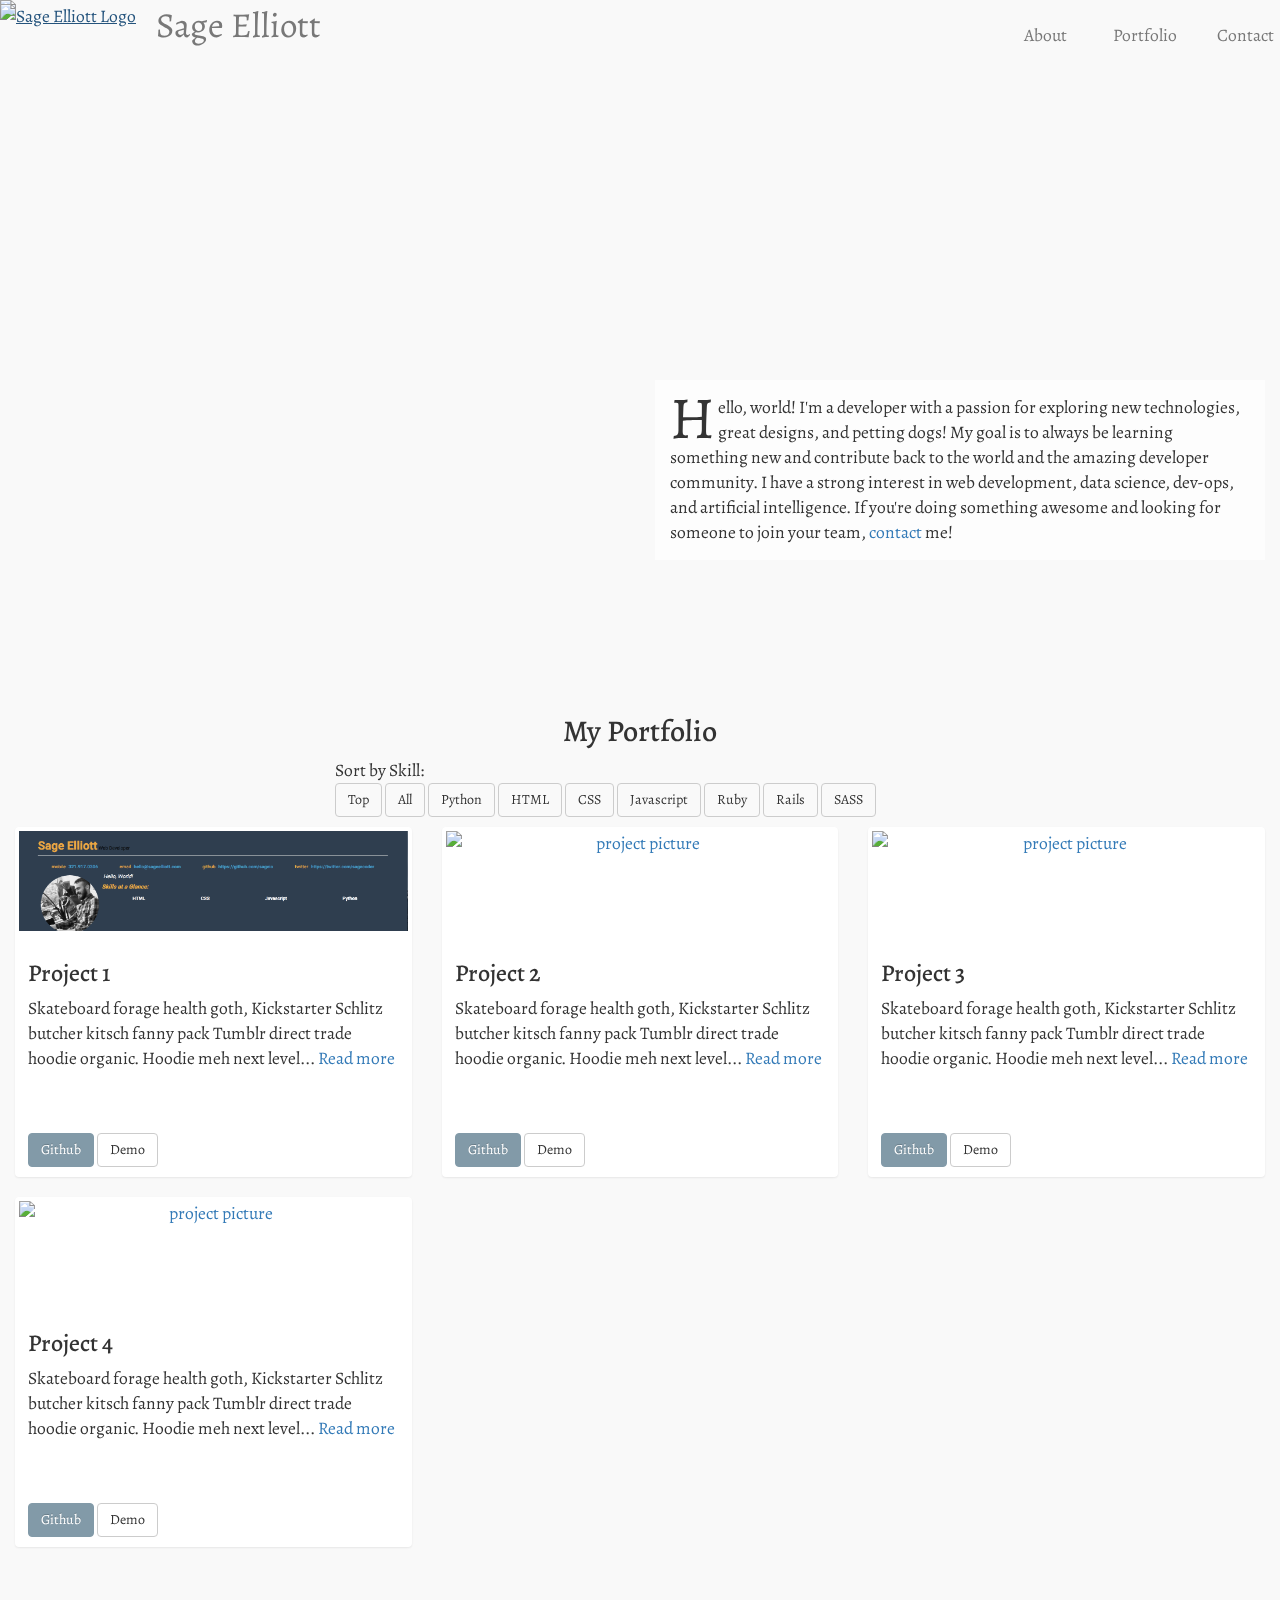
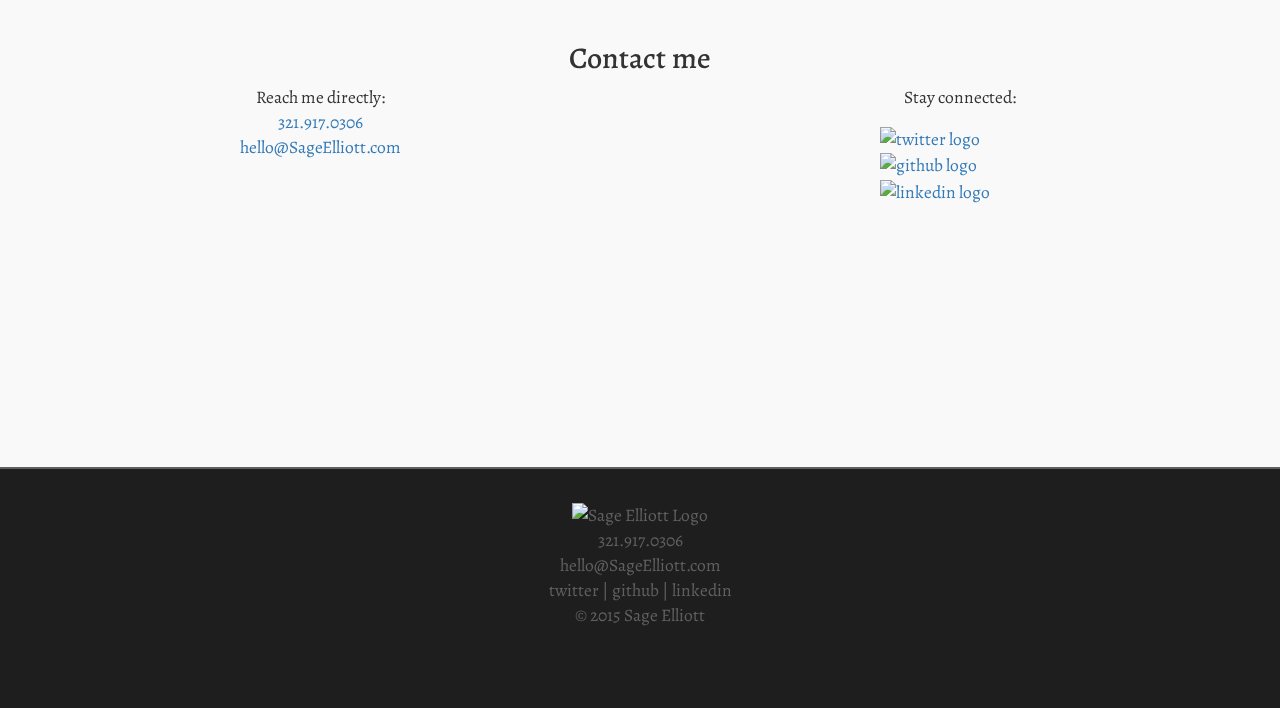
==== index.html @ 96857db7 "Refactor: Remove double container and make remaining container fluid" ====
<!DOCTYPE html>
<html>

<head>
    <meta charset="utf-8">
    <title>Sage Elliott | Developer</title>
    <meta name="viewport" content="width=device-width, initial-scale=1.0">
    <script src="https://code.jquery.com/jquery-2.1.3.min.js"></script>
    <script src="js/bootstrap.js"></script>
    <script src="js/script.js"></script>
    <link rel="stylesheet" type="text/css" href="css/normalize.css">
    <link rel="stylesheet" href="css/bootstrap.min.css">
    <link rel="stylesheet" href="css/bootstrap-theme.min.css">
    <link rel="stylesheet" href="css/style.css">
    <link rel="stylesheet" href="css/responsive.css">


    <link href='http://fonts.googleapis.com/css?family=Pathway+Gothic+One|Alegreya:400italic,700italic,400,700|Alegreya+SC' rel='stylesheet' type='text/css'>


</head>
<link rel="icon" type="image/png" href="img/logoblack.png">

<body data-spy="scroll", data-target=".navbar-collapse">
    <div class="container-fluid">

        <!-- Navigation
        ==========================================================================-->

        <nav class="navbar navbar-default navbar-fixed-top">
            <div class="container-fluid">
                <!-- Brand and toggle get grouped for better mobile display -->
                <div class="navbar-header">
                    <button type="button" class="navbar-toggle collapsed" data-toggle="collapse" data-target="#bs-example-navbar-collapse-1" aria-expanded="false">
                        Menu
                    </button>
                    <a class="logo" class="navbar-brand" href="#top"><img alt="Sage Elliott Logo" src="img/logoblack.png"> </a>

                </div>

                <!-- Collect the nav links, forms, and other content for toggling -->
                <div class="collapse navbar-collapse" id="bs-example-navbar-collapse-1">
                    <ul class="nav navbar-nav navbar-text">
                        <li>Sage Elliott</li>
                    </ul>
                    <ul class="nav navbar-nav navbar-right">
                        <li><a href="#about">About</a>
                        </li>
                        <li><a href="#portfolio">Portfolio</a>
                        </li>
                        <li><a href="#contact">Contact</a>
                        </li>
                    </ul>
                </div>
                <!-- /.navbar-collapse -->
            </div>
            <!-- /.container-fluid -->
        </nav>

        <!-- About
        ==========================================================================-->


    <img class="landing-photo" src="img/Golden.jpg">
  <!--   <p class="intro-float">
                        <span class="dropcap">H</span>ello, world! I'm a developer with a passion for exploring new technologies, great designs, and petting dogs! My goal is to always be learning something new and contribute back to the world and the amazing developer community. I have a strong interest in web development, data science, dev-ops, and artificial intelligence. If you're doing something awesome and looking for someone to join your team, <a href="#contact">contact</a> me!
                        </p> -->


        <section id="about">
            <div class="row">
                <div class="col-md-6">

                    <!-- <img class="profile-photo" src="img/sage-lg.png" srcset="img/sage-lg.png 2000w,
                                                    img/sage-md.png 500w" alt="Picture of Sage Elliott"> -->
                </div>
                <div class=" col-md-6">
                    <p class="intro">
                        <span class="dropcap">H</span>ello, world! I'm a developer with a passion for exploring new technologies, great designs, and petting dogs! My goal is to always be learning something new and contribute back to the world and the amazing developer community. I have a strong interest in web development, data science, dev-ops, and artificial intelligence. If you're doing something awesome and looking for someone to join your team, <a href="#contact">contact</a> me!
                    </p>
                </div>
            </div>
        </section>

        <!-- Portfolio
        ==========================================================================-->

        <div id="portfolio" class="row">
            <div class=" col-12">
                <h2 class="text-center">My Portfolio</h2>
            </div>
            <div class="row">
                <div class="col-md-offset-3 col-md-6">
                    <p class="skills">
                        Sort by Skill: <br>
                        <a class="skill-btn btn btn-default top-btn">Top</a>
                        <a class="skill-btn btn btn-default all-btn">All</a>
                        <a class="skill-btn btn btn-default python-btn">Python</a>
                        <a class="skill-btn btn btn-default html-btn">HTML</a>
                        <a class="skill-btn btn btn-default css-btn">CSS</a>
                        <a class="skill-btn btn btn-default js-btn">Javascript</a>
                        <a class="skill-btn btn btn-default ruby-btn">Ruby</a>
                        <a class="skill-btn btn btn-default rails-btn">Rails</a>
                        <a class="skill-btn btn btn-default sass-btn">SASS</a>
                    </p>
                </div>
            </div>
            <div class="col-sm-6 col-md-4 tag top">
                <div class="thumbnail">
                    <div class="pic-frame">
                        <a data-toggle="modal" data-target="#myModal1">
                            <img class="project-picture" src="img/fend-p2.png" alt="project picture">
                        </a>
                    </div>
                    <div class="caption">
                        <h3>Project 1</h3>
                        <p>Skateboard forage health goth, Kickstarter Schlitz butcher kitsch fanny pack Tumblr direct trade hoodie organic. Hoodie meh next level... <a data-toggle="modal" data-target="#myModal1">Read more</a>
                        </p>
                        <div class="btn-wrapper">
                            <p><a href="#" class="btn btn-primary" role="button">Github</a> <a href="#" class="btn btn-default" role="button">Demo</a>
                            </p>
                        </div>
                    </div>
                </div>
            </div>

            <div class="col-sm-6 col-md-4 tag">
                <div class="thumbnail">
                    <div class="pic-frame">
                        <a data-toggle="modal" data-target="#myModal1">
                            <img class="project-picture" src="http://www.returnofkings.com/wp-content/uploads/2015/01/learn-to-code.jpg" alt="project picture">
                        </a>
                    </div>
                    <div class="caption">
                        <h3>Project 2</h3>
                        <p>Skateboard forage health goth, Kickstarter Schlitz butcher kitsch fanny pack Tumblr direct trade hoodie organic. Hoodie meh next level... <a data-toggle="modal" data-target="#myModal2">Read more</a>
                        </p>
                        <div class="btn-wrapper">
                            <p><a href="#" class="btn btn-primary" role="button">Github</a> <a href="#" class="btn btn-default" role="button">Demo</a>
                            </p>
                        </div>
                    </div>
                </div>
            </div>

            <div class="col-sm-6 col-md-4 tag html-tag">
                <div class="thumbnail">
                    <div class="pic-frame">
                        <a data-toggle="modal" data-target="#myModal1">
                            <img class="project-picture" src="http://placehold.it/242x200" alt="project picture">
                        </a>
                    </div>
                    <div class="caption">
                        <h3>Project 3</h3>
                        <p>Skateboard forage health goth, Kickstarter Schlitz butcher kitsch fanny pack Tumblr direct trade hoodie organic. Hoodie meh next level... <a data-toggle="modal" data-target="#myModal3">Read more</a>
                        </p>
                        <div class="btn-wrapper">
                            <p><a href="#" class="btn btn-primary" role="button">Github</a> <a href="#" class="btn btn-default" role="button">Demo</a>
                            </p>
                        </div>
                    </div>
                </div>
            </div>

            <div class="col-sm-6 col-md-4 tag">
                <div class="thumbnail">
                    <div class="pic-frame">
                        <a data-toggle="modal" data-target="#myModal1">
                            <img class="project-picture" src="http://placehold.it/242x200" alt="project picture">
                        </a>
                    </div>
                    <div class="caption">
                        <h3>Project 4</h3>
                        <p>Skateboard forage health goth, Kickstarter Schlitz butcher kitsch fanny pack Tumblr direct trade hoodie organic. Hoodie meh next level... <a data-toggle="modal" data-target="#myModal4">Read more</a>
                        </p>
                        <div class="btn-wrapper">
                            <p><a href="#" class="btn btn-primary" role="button">Github</a> <a href="#" class="btn btn-default" role="button">Demo</a>
                            </p>
                        </div>
                    </div>
                </div>
            </div>
        </div>

        <!-- Contact
        ==========================================================================-->

        <section id="contact">
            <div class="row">
                <div class=" col-12">
                    <h2 class="text-center">Contact me</h2>
                </div>
                <div class="col-md-6">
                    <p class="text-center">Reach me directly:
                        <br>
                        <a href="tel:3219170306">321.917.0306</a>
                        <br>
                        <a href="mailto:hello@sageelliott.com">hello@SageElliott.com</a>
                </div>
                <div class="col-md-6">
                    <p class="text-center">Stay connected:
                        <br>
                        <div class="icons">
                            <a href="https://twitter.com/sagecoder"><img src="img/twitter.png" alt="twitter logo" class="social-icon">
                            </a>
                            <a href="https://github.com/sageio"><img src="img/github.png" alt="github logo" class="social-icon">
                            </a>
                            <a href="https://www.linkedin.com/in/sageelliott"><img src="img/linkedin.png" alt="linkedin logo" class="social-icon">
                            </a>
                    </p>
                    </div>
                </div>
        </section>

        </div>

        <!-- Footer
        ==========================================================================-->

        <section id="footer">
            <div class="row">
                <div class="col-md-12">
                    <p class="footerp">
                        <a class="logo" class="navbar-brand" href="#top"><img alt="Sage Elliott Logo" src="img/logowhite.png"> </a>
                        <br>
                        <a href="tel:3219170306">321.917.0306</a>
                        <br>
                        <a href="mailto:hello@sageelliott.com">hello@SageElliott.com</a>
                        <br>
                        <a href="https://twitter.com/sagecoder">twitter</a> |
                        <a href="https://github.com/sageio">github</a> |
                        <a href="https://www.linkedin.com/in/sageelliott">linkedin</a>
                        <br> &copy; 2015 Sage Elliott
                    </p>
                </div>
            </div>
        </section>

        <!-- Modals
        ==========================================================================-->

        <!-- Project 1 Modal -->
        <div class="modal fade" id="myModal1" tabindex="-1" role="dialog" aria-labelledby="myModalLabel">
            <div class="modal-dialog" role="document">
                <div class="modal-content">
                    <div class="modal-header">
                        <button type="button" class="close" data-dismiss="modal" aria-label="Close"><span aria-hidden="true">&times;</span>
                        </button>
                        <h4 class="modal-title" id="myModalLabel">Project 1</h4>
                    </div>
                    <div class="modal-body">
                        Butcher Intelligentsia twee, skateboard aesthetic blog cold-pressed pug 3 wolf moon cardigan YOLO before they sold out Blue Bottle. Brunch selvage forage butcher, lumbersexual High Life kitsch hashtag Pinterest kale chips before they sold out. Chambray typewriter before they sold out trust fund church-key, master cleanse cardigan fingerstache. Heirloom banh mi pug put a bird on it, readymade Neutra meditation stumptown kale chips bitters High Life. Small batch swag YOLO, quinoa hella slow-carb pop-up photo booth chambray heirloom meditation PBR&B. Shabby chic asymmetrical lomo, raw denim cardigan pug literally. Wayfarers kitsch gluten-free McSweeney's, gentrify tilde sartorial Odd Future Echo Park cliche.
                    </div>
                    <div class="modal-footer">
                        <button type="button" class="btn btn-primary">Github</button>
                        <button type="button" class="btn btn-default">Demo</button>
                    </div>
                </div>
            </div>
        </div>

        <!-- Project 2 Modal -->
        <div class="modal fade" id="myModal2" tabindex="-1" role="dialog" aria-labelledby="myModalLabel">
            <div class="modal-dialog" role="document">
                <div class="modal-content">
                    <div class="modal-header">
                        <button type="button" class="close" data-dismiss="modal" aria-label="Close"><span aria-hidden="true">&times;</span>
                        </button>
                        <h4 class="modal-title" id="myModalLabel">Project 2</h4>
                    </div>
                    <div class="modal-body">
                        Butcher Intelligentsia twee, skateboard aesthetic blog cold-pressed pug 3 wolf moon cardigan YOLO before they sold out Blue Bottle. Brunch selvage forage butcher, lumbersexual High Life kitsch hashtag Pinterest kale chips before they sold out. Chambray typewriter before they sold out trust fund church-key, master cleanse cardigan fingerstache. Heirloom banh mi pug put a bird on it, readymade Neutra meditation stumptown kale chips bitters High Life. Small batch swag YOLO, quinoa hella slow-carb pop-up photo booth chambray heirloom meditation PBR&B. Shabby chic asymmetrical lomo, raw denim cardigan pug literally. Wayfarers kitsch gluten-free McSweeney's, gentrify tilde sartorial Odd Future Echo Park cliche.
                    </div>
                    <div class="modal-footer">
                        <button type="button" class="btn btn-primary">Github</button>
                        <button type="button" class="btn btn-default">Demo</button>
                    </div>
                </div>
            </div>
        </div>

        <!-- Project 3 Modal -->
        <div class="modal fade" id="myModal3" tabindex="-1" role="dialog" aria-labelledby="myModalLabel">
            <div class="modal-dialog" role="document">
                <div class="modal-content">
                    <div class="modal-header">
                        <button type="button" class="close" data-dismiss="modal" aria-label="Close"><span aria-hidden="true">&times;</span>
                        </button>
                        <h4 class="modal-title" id="myModalLabel">Project 3</h4>
                    </div>
                    <div class="modal-body">
                        Butcher Intelligentsia twee, skateboard aesthetic blog cold-pressed pug 3 wolf moon cardigan YOLO before they sold out Blue Bottle. Brunch selvage forage butcher, lumbersexual High Life kitsch hashtag Pinterest kale chips before they sold out. Chambray typewriter before they sold out trust fund church-key, master cleanse cardigan fingerstache. Heirloom banh mi pug put a bird on it, readymade Neutra meditation stumptown kale chips bitters High Life. Small batch swag YOLO, quinoa hella slow-carb pop-up photo booth chambray heirloom meditation PBR&B. Shabby chic asymmetrical lomo, raw denim cardigan pug literally. Wayfarers kitsch gluten-free McSweeney's, gentrify tilde sartorial Odd Future Echo Park cliche.
                    </div>
                    <div class="modal-footer">
                        <button type="button" class="btn btn-primary">Github</button>
                        <button type="button" class="btn btn-default">Demo</button>
                    </div>
                </div>
            </div>
        </div>

        <!-- Project 4 Modal -->
        <div class="modal fade" id="myModal4" tabindex="-1" role="dialog" aria-labelledby="myModalLabel">
            <div class="modal-dialog" role="document">
                <div class="modal-content">
                    <div class="modal-header">
                        <button type="button" class="close" data-dismiss="modal" aria-label="Close"><span aria-hidden="true">&times;</span>
                        </button>
                        <h4 class="modal-title" id="myModalLabel">Project 4</h4>
                    </div>
                    <div class="modal-body">
                        Butcher Intelligentsia twee, skateboard aesthetic blog cold-pressed pug 3 wolf moon cardigan YOLO before they sold out Blue Bottle. Brunch selvage forage butcher, lumbersexual High Life kitsch hashtag Pinterest kale chips before they sold out. Chambray typewriter before they sold out trust fund church-key, master cleanse cardigan fingerstache. Heirloom banh mi pug put a bird on it, readymade Neutra meditation stumptown kale chips bitters High Life. Small batch swag YOLO, quinoa hella slow-carb pop-up photo booth chambray heirloom meditation PBR&B. Shabby chic asymmetrical lomo, raw denim cardigan pug literally. Wayfarers kitsch gluten-free McSweeney's, gentrify tilde sartorial Odd Future Echo Park cliche.
                    </div>
                    <div class="modal-footer">
                        <button type="button" class="btn btn-primary">Github</button>
                        <button type="button" class="btn btn-default">Demo</button>
                    </div>
                </div>
            </div>
        </div>

</body>

</html>
---- css/style.css ----
/* General styles
===========================================*/

* {
    box-shadow: none;
}
html,
body {
    overflow-x: hidden;
}

.container-fluid {
    padding: 0;
    margin: 0 auto;
    width: 100%;
}

body {
    font-family: "Alegreya", Georgia, serif;
    font-weight: normal;
    color: #333;
    font-size: 1.75em;
    background: #f9f9f9;
    margin: 0px;
}

.row {
    margin: 0;
}

#portfolio,
#contact{
    padding-top: 55px;
    background: #f9f9f9;
}



/* Navigation & Header
===========================================*/

.navbar {
    border: none;
    box-shadow: none;
    opacity: 0.99;
    background: none;
    margin: 0px 0 0px;
}

.navbar.scrolled {
    box-shadow: 0 2px 4px 0 rgba(0,0,0,0.2);
    background: #f9f9f9;
    -webkit-transition: all 0.7s ease; /* For Safari 3.1 to 6.0 */
    transition: all 0.7s;
}

.navbar-nav li a {
    padding-top: 25px;
    padding-bottom: 25px;
    min-width: 100px;
}
.navbar-text {
    display: none;
}
.logo img {
    width: 110px;
    margin-top: 4px;
}
.navbar-collapse {
    text-align: center;
}
/* About
===========================================*/


.landing-photo {
    max-width: 100%;
    position: fixed;
    z-index: -1;
}

#about {
    min-height: 500px;
    margin: 0px 0 60px;
    padding: 200px 0 0;
    margin-top: 55px;

}

.intro {
    max-width: 750px;
    margin: 0 auto 0px;
    padding: 15px;
    /*position: relative;
    top: -400px;*/
    background-color:rgba(255,255,255,0.6);}


h1 {
    text-align: center;
    font-size: 3.25em;
}

.dropcap {
    font-size: 3.4em;
    display: block;
    float: left;
    width: .8em;
    height: .7em;
    line-height: 0.8;
    margin: 0;
}
/* Portfolio
===========================================*/
.tag {
    -webkit-transition: all 0.7s ease; /* For Safari 3.1 to 6.0 */
    transition: all 0.7s;
}
.thumbnail {
    border: none;
    height: 350px;
    overflow: hidden;
}
.pic-frame{
    height: 100px;
    overflow: hidden;
    text-align: center;
}
.project-picture{
    width: 100%;
    height: auto;
    -webkit-transition: all 3s; /* For Safari 3.1 to 6.0 */
    transition: all 3s;
}

.project-picture:hover{
    -ms-transform: scale(2,3); /* IE 9 */
    -webkit-transform: scale(1.1,1.1); /* Safari */
    transform: scale(1.1,1.1); /* Standard syntax */
}

.btn-wrapper {
    position:absolute;
    bottom:0;
    margin-bottom: 20px;
}

.btn {
    background: none;
    box-shadow: none;

}
.btn-primary {
    background: #829aa8;
    border: solid 1px #829aa8;
}
#portfolio a {
    cursor: pointer;
}
/* Contact
===========================================*/

#contact {
    min-height: 500px;

}
.icons {
    margin: 0 auto 0px;
    max-width: 160px;
    padding: 5px 0 20px;
}
.icons img {
    width: 50px;
}
/* Footer
===========================================*/

#footer {
    border-top: solid 2px;
    background: #1e1e1e;
    color: #606060;
    text-align: center;
    padding: 30px 0 70px;
}
#footer a {
    color: #606060;
}
---- css/responsive.css ----
@media screen and (min-width: 660px) {
/* About
===========================================*/
#about {
    margin-top: 80px;
}

.intro {
    max-width: 650px;
    margin: 100px 0 0 0px; }



h1{
    display: none;
}

.navbar-text{
    display: inline-block;
    font-size: 2em;
    margin: 0px 0 0 20px;
}


}
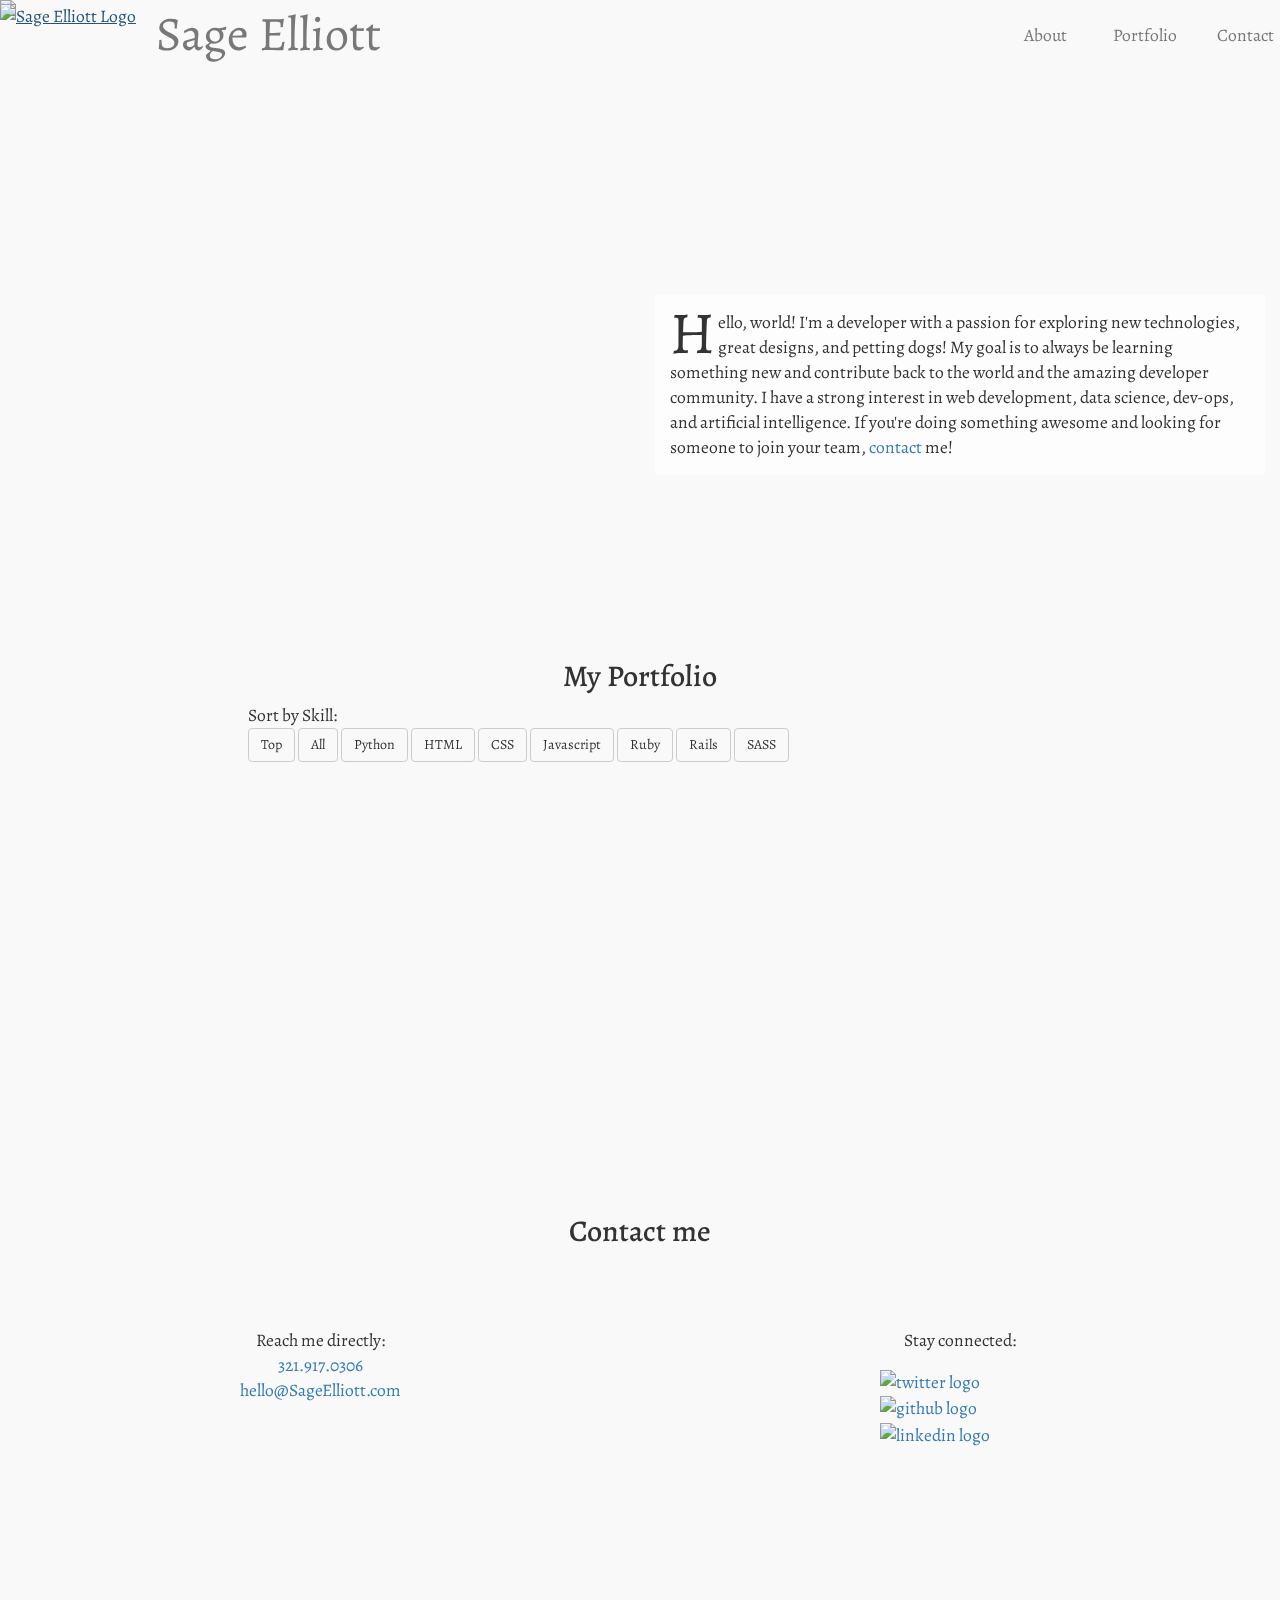
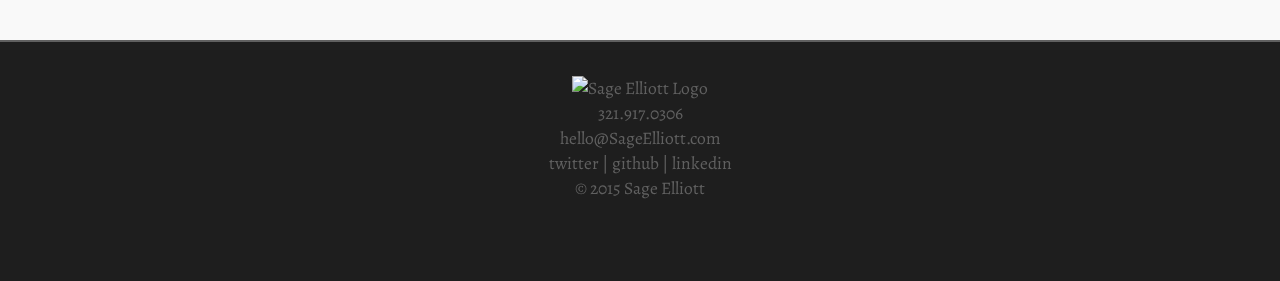
==== commit 201cb82c: "Feat: add fondation for css animation on project portfolio:" ====
--- a/index.html
+++ b/index.html
@@ -90,7 +90,7 @@
                 <h2 class="text-center">My Portfolio</h2>
             </div>
             <div class="row">
-                <div class="col-md-offset-3 col-md-6">
+                <div class="col-sm-offset-2 col-sm-8">
                     <p class="skills">
                         Sort by Skill: <br>
                         <a class="skill-btn btn btn-default top-btn">Top</a>
--- a/css/style.css
+++ b/css/style.css
@@ -32,6 +32,7 @@
 #contact{
     padding-top: 55px;
     background: #f9f9f9;
+    min-height: 500px;
 }
 
 
@@ -52,6 +53,10 @@
     background: #f9f9f9;
     -webkit-transition: all 0.7s ease; /* For Safari 3.1 to 6.0 */
     transition: all 0.7s;
+}
+
+.navbar-collapse{
+    background: #f9f9f9;
 }
 
 .navbar-nav li a {
@@ -113,9 +118,21 @@
 /* Portfolio
 ===========================================*/
 .tag {
-    -webkit-transition: all 0.7s ease; /* For Safari 3.1 to 6.0 */
-    transition: all 0.7s;
-}
+    visibility: hidden;
+    transition: all 0.5s ease-in-out;
+    -ms-transform: translate(50px,100px); /* IE 9 */
+    -webkit-transform: translate(50px,100px); /* Safari */
+    transform: translate(5000px,1000px); /* Standard syntax */
+    position: fixed;
+
+}
+
+.tag.show {
+    position: relative;
+    visibility: visible;
+    transform: translate(0px,0px); /* Standard syntax */
+}
+
 .thumbnail {
     border: none;
     height: 350px;
@@ -160,10 +177,6 @@
 /* Contact
 ===========================================*/
 
-#contact {
-    min-height: 500px;
-
-}
 .icons {
     margin: 0 auto 0px;
     max-width: 160px;
--- a/css/responsive.css
+++ b/css/responsive.css
@@ -1,25 +1,46 @@
-@media screen and (min-width: 660px) {
-/* About
-===========================================*/
-#about {
-    margin-top: 80px;
+@media screen and (min-width: 768px) {
+
+    /* Navigation
+    ===========================================*/
+
+    .navbar-collapse{
+        background: none;
+    }
+
+    .navbar-text {
+        display: inline-block;
+        font-size: 2.75em;
+        margin: 0px 0 0 20px;
+    }
+
 }
 
-.intro {
-    max-width: 650px;
-    margin: 100px 0 0 0px; }
+@media screen and (min-width: 992px) {
 
 
+    /* About
+    ===========================================*/
 
-h1{
-    display: none;
-}
+    #about {
+        margin-top: 80px;
+    }
+    .intro {
+        max-width: 650px;
+        margin: 15px 0 0 0px;
+    }
+    h1 {
+        display: none;
+    }
 
-.navbar-text{
-    display: inline-block;
-    font-size: 2em;
-    margin: 0px 0 0 20px;
-}
+    /* Portfolio
+    ===========================================*/
+    #portfolio {
+        padding: 0 30px 0;
+    }
+    /* Contact
+    ===========================================*/
 
-
+    #contact h2 {
+        margin-bottom: 80px;
+    }
 }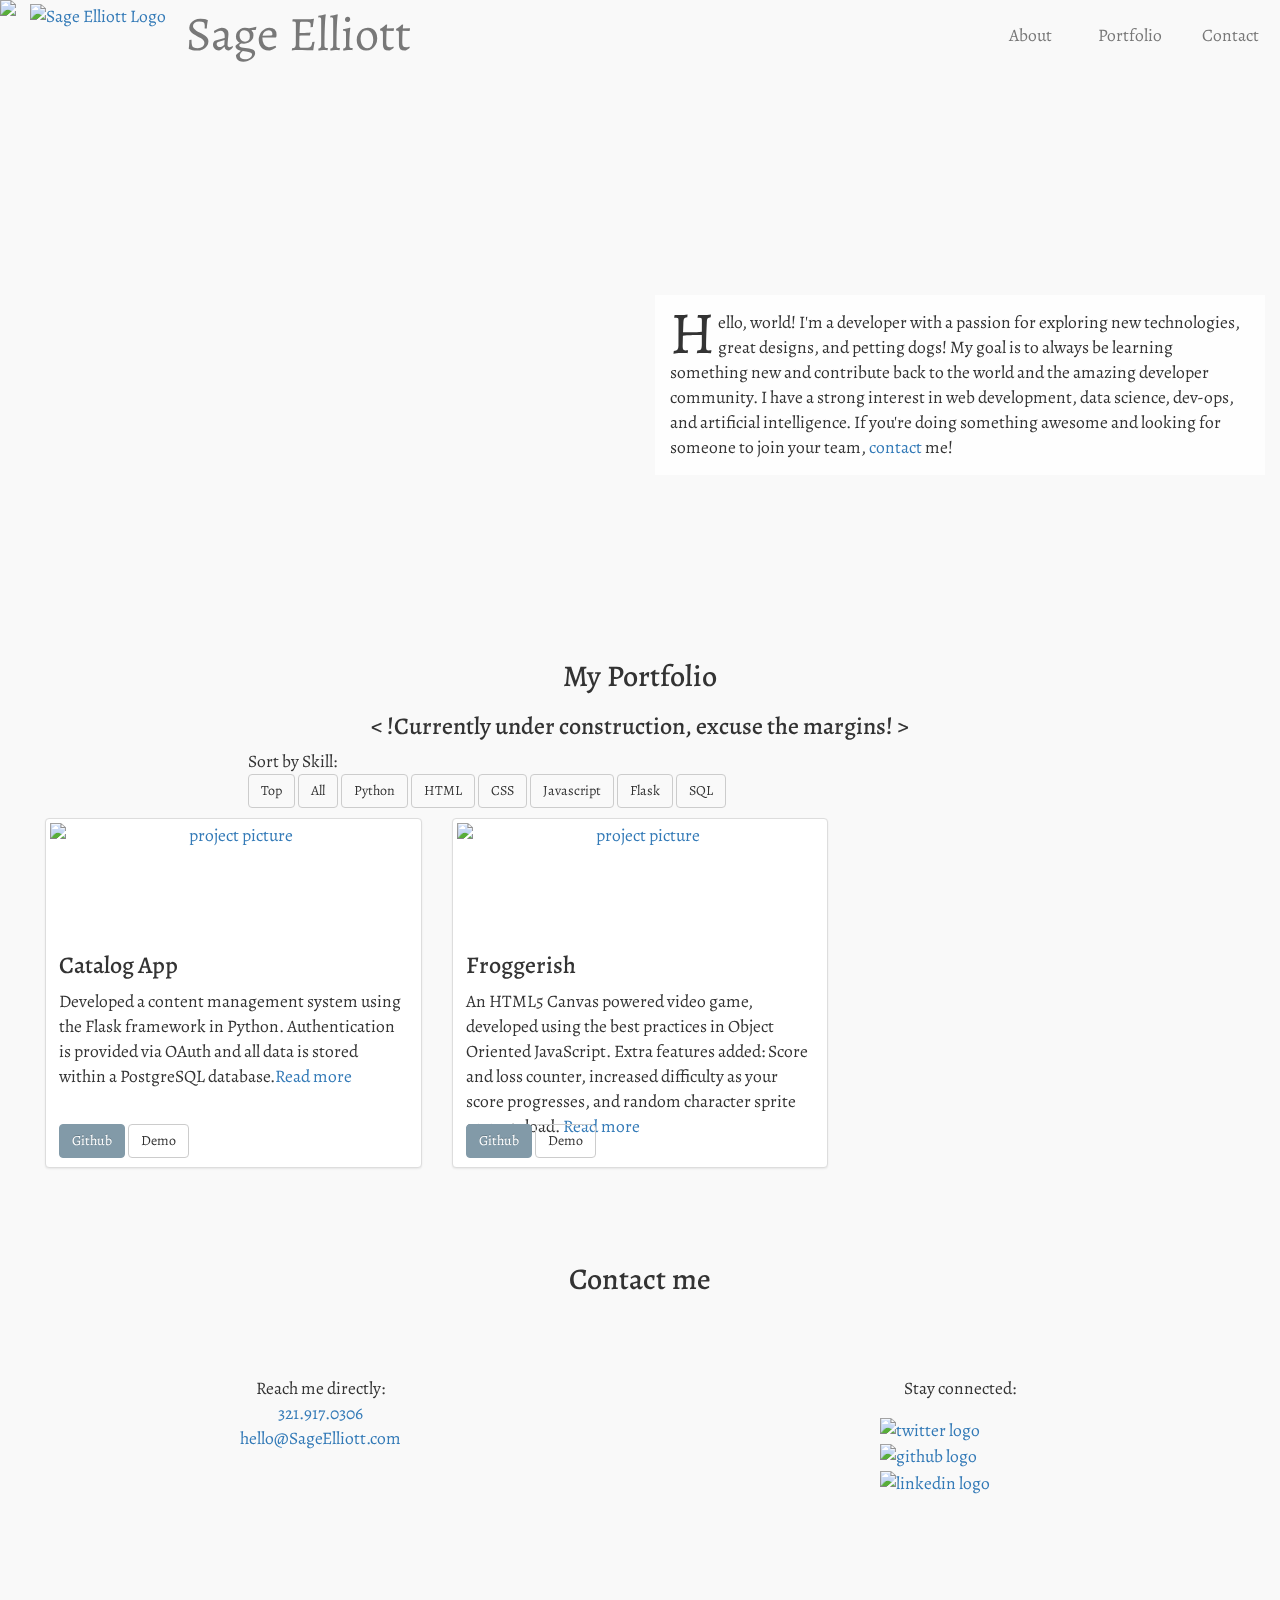
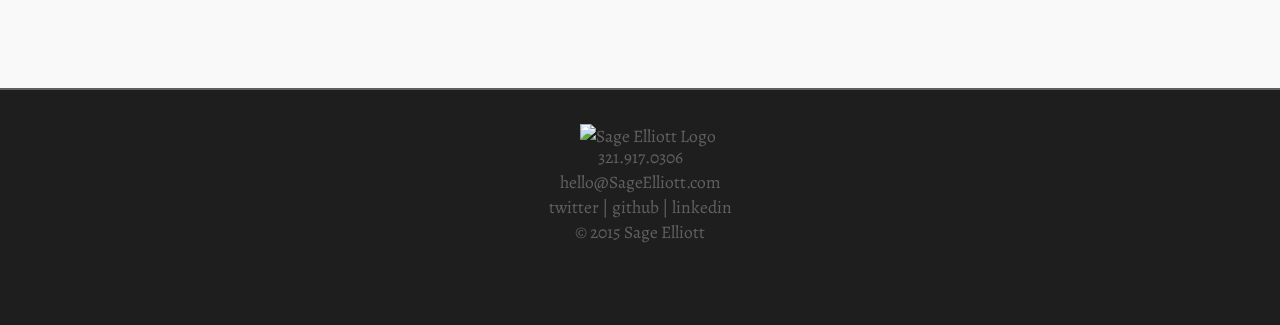
==== commit eac06f86: "Feat: change portfolio pics hover efect to scroll down photo instead of zoom. Started to add other p" ====
--- a/index.html
+++ b/index.html
@@ -61,7 +61,7 @@
         ==========================================================================-->
 
 
-    <img class="landing-photo" src="img/Golden.jpg">
+    <img class="landing-photo" src="img/Golden-min.jpg">
   <!--   <p class="intro-float">
                         <span class="dropcap">H</span>ello, world! I'm a developer with a passion for exploring new technologies, great designs, and petting dogs! My goal is to always be learning something new and contribute back to the world and the amazing developer community. I have a strong interest in web development, data science, dev-ops, and artificial intelligence. If you're doing something awesome and looking for someone to join your team, <a href="#contact">contact</a> me!
                         </p> -->
@@ -88,6 +88,7 @@
         <div id="portfolio" class="row">
             <div class=" col-12">
                 <h2 class="text-center">My Portfolio</h2>
+                <h3 class="text-center">< !Currently under construction, excuse the margins! ></h3>
             </div>
             <div class="row">
                 <div class="col-sm-offset-2 col-sm-8">
@@ -99,13 +100,72 @@
                         <a class="skill-btn btn btn-default html-btn">HTML</a>
                         <a class="skill-btn btn btn-default css-btn">CSS</a>
                         <a class="skill-btn btn btn-default js-btn">Javascript</a>
-                        <a class="skill-btn btn btn-default ruby-btn">Ruby</a>
+                        <a class="skill-btn btn btn-default flask-btn">Flask</a>
+                        <a class="skill-btn btn btn-default sql-btn">SQL</a>
+                        <!-- <a class="skill-btn btn btn-default ruby-btn">Ruby</a>
                         <a class="skill-btn btn btn-default rails-btn">Rails</a>
-                        <a class="skill-btn btn btn-default sass-btn">SASS</a>
+                        <a class="skill-btn btn btn-default sass-btn">SASS</a> -->
                     </p>
                 </div>
             </div>
-            <div class="col-sm-6 col-md-4 tag top">
+            <div class="col-sm-6 col-md-4 tag top python-tag flask-tag sql-tag">
+                <div class="thumbnail">
+                    <div class="pic-frame">
+                        <a data-toggle="modal" data-target="#myModal1">
+                            <img class="project-picture" src="img/catalog.png" alt="project picture">
+                        </a>
+                    </div>
+                    <div class="caption">
+                        <h3>Catalog App</h3>
+                        <p>Developed a content management system using the Flask framework in Python. Authentication is provided via OAuth and all data is stored within a PostgreSQL database.<a data-toggle="modal" data-target="#myModal1">Read more</a>
+                        </p>
+                        <div class="btn-wrapper">
+                            <p><a href="#" class="btn btn-primary" role="button">Github</a> <a href="#" class="btn btn-default" role="button">Demo</a>
+                            </p>
+                        </div>
+                    </div>
+                </div>
+            </div>
+
+            <div class="col-sm-6 col-md-4 tag linux-tag sql-tag">
+                <div class="thumbnail">
+                    <div class="pic-frame">
+                        <a data-toggle="modal" data-target="#myModal1">
+                            <img class="project-picture" src="img/linux.png" alt="project picture">
+                        </a>
+                    </div>
+                    <div class="caption">
+                        <h3>Linux Server Configuration</h3>
+                        <p>Installed and configured all required software to turn a baseline Ubuntu Amazon Web Services server into a fully functional web application server, including Apache Web Server and PostgreSQL database server. <a data-toggle="modal" data-target="#myModal2">Read more</a>
+                        </p>
+                        <div class="btn-wrapper">
+                            <p><a href="#" class="btn btn-primary" role="button">Github</a> <a href="#" class="btn btn-default" role="button">Demo</a>
+                            </p>
+                        </div>
+                    </div>
+                </div>
+            </div>
+
+            <div class="col-sm-6 col-md-4 tag html-tag js-tag top">
+                <div class="thumbnail">
+                    <div class="pic-frame">
+                        <a data-toggle="modal" data-target="#myModal1">
+                            <img class="project-picture" src="img/froggerish.png" alt="project picture">
+                        </a>
+                    </div>
+                    <div class="caption">
+                        <h3>Froggerish</h3>
+                        <p>An HTML5 Canvas powered video game, developed using the best practices in Object Oriented JavaScript. Extra features added: Score and loss counter, increased difficulty as your score progresses, and random character sprite on page load. <a data-toggle="modal" data-target="#myModal3">Read more</a>
+                        </p>
+                        <div class="btn-wrapper">
+                            <p><a href="#" class="btn btn-primary" role="button">Github</a> <a href="#" class="btn btn-default" role="button">Demo</a>
+                            </p>
+                        </div>
+                    </div>
+                </div>
+            </div>
+
+            <div class="col-sm-6 col-md-4 tag js-tag css-tag html-tag">
                 <div class="thumbnail">
                     <div class="pic-frame">
                         <a data-toggle="modal" data-target="#myModal1">
@@ -113,73 +173,114 @@
                         </a>
                     </div>
                     <div class="caption">
-                        <h3>Project 1</h3>
-                        <p>Skateboard forage health goth, Kickstarter Schlitz butcher kitsch fanny pack Tumblr direct trade hoodie organic. Hoodie meh next level... <a data-toggle="modal" data-target="#myModal1">Read more</a>
-                        </p>
-                        <div class="btn-wrapper">
-                            <p><a href="#" class="btn btn-primary" role="button">Github</a> <a href="#" class="btn btn-default" role="button">Demo</a>
-                            </p>
-                        </div>
-                    </div>
-                </div>
-            </div>
-
-            <div class="col-sm-6 col-md-4 tag">
-                <div class="thumbnail">
-                    <div class="pic-frame">
-                        <a data-toggle="modal" data-target="#myModal1">
-                            <img class="project-picture" src="http://www.returnofkings.com/wp-content/uploads/2015/01/learn-to-code.jpg" alt="project picture">
-                        </a>
-                    </div>
-                    <div class="caption">
-                        <h3>Project 2</h3>
-                        <p>Skateboard forage health goth, Kickstarter Schlitz butcher kitsch fanny pack Tumblr direct trade hoodie organic. Hoodie meh next level... <a data-toggle="modal" data-target="#myModal2">Read more</a>
-                        </p>
-                        <div class="btn-wrapper">
-                            <p><a href="#" class="btn btn-primary" role="button">Github</a> <a href="#" class="btn btn-default" role="button">Demo</a>
-                            </p>
-                        </div>
-                    </div>
-                </div>
-            </div>
-
-            <div class="col-sm-6 col-md-4 tag html-tag">
-                <div class="thumbnail">
-                    <div class="pic-frame">
-                        <a data-toggle="modal" data-target="#myModal1">
-                            <img class="project-picture" src="http://placehold.it/242x200" alt="project picture">
-                        </a>
-                    </div>
-                    <div class="caption">
-                        <h3>Project 3</h3>
-                        <p>Skateboard forage health goth, Kickstarter Schlitz butcher kitsch fanny pack Tumblr direct trade hoodie organic. Hoodie meh next level... <a data-toggle="modal" data-target="#myModal3">Read more</a>
-                        </p>
-                        <div class="btn-wrapper">
-                            <p><a href="#" class="btn btn-primary" role="button">Github</a> <a href="#" class="btn btn-default" role="button">Demo</a>
-                            </p>
-                        </div>
-                    </div>
-                </div>
-            </div>
-
-            <div class="col-sm-6 col-md-4 tag">
-                <div class="thumbnail">
-                    <div class="pic-frame">
-                        <a data-toggle="modal" data-target="#myModal1">
-                            <img class="project-picture" src="http://placehold.it/242x200" alt="project picture">
-                        </a>
-                    </div>
-                    <div class="caption">
-                        <h3>Project 4</h3>
-                        <p>Skateboard forage health goth, Kickstarter Schlitz butcher kitsch fanny pack Tumblr direct trade hoodie organic. Hoodie meh next level... <a data-toggle="modal" data-target="#myModal4">Read more</a>
-                        </p>
-                        <div class="btn-wrapper">
-                            <p><a href="#" class="btn btn-primary" role="button">Github</a> <a href="#" class="btn btn-default" role="button">Demo</a>
-                            </p>
-                        </div>
-                    </div>
-                </div>
-            </div>
+                        <h3>Interactive Resume</h3>
+                        <p>Using jQuery, developed an interactive resume application that reads all data from a JSON file and then dynamically modifies the DOM to display the information. Further customized the project by personalizing the design using CSS. <a data-toggle="modal" data-target="#myModal4">Read more</a>
+                        </p>
+                        <div class="btn-wrapper">
+                            <p><a href="#" class="btn btn-primary" role="button">Github</a> <a href="#" class="btn btn-default" role="button">Demo</a>
+                            </p>
+                        </div>
+                    </div>
+                </div>
+            </div>
+
+            <div class="col-sm-6 col-md-4 tag html-tag python-tag css-tag">
+                <div class="thumbnail">
+                    <div class="pic-frame">
+                        <a data-toggle="modal" data-target="#myModal1">
+                            <img class="project-picture" src="img/movie-trailers.png" alt="project picture">
+                        </a>
+                    </div>
+                    <div class="caption">
+                        <h3>Movie Trailer Website</h3>
+                        <p>Server-side code written in Python to store a list of my favorite movies, including box art imagery and a movie trailer URL. This data is then served to a web page using HTML and CSS allowing visitors to review these movies and watch the trailers. <a data-toggle="modal" data-target="#myModal4">Read more</a>
+                        </p>
+                        <div class="btn-wrapper">
+                            <p><a href="#" class="btn btn-primary" role="button">Github</a> <a href="#" class="btn btn-default" role="button">Demo</a>
+                            </p>
+                        </div>
+                    </div>
+                </div>
+            </div>
+
+            <div class="col-sm-6 col-md-4 tag python-tag app-tag">
+                <div class="thumbnail">
+                    <div class="pic-frame">
+                        <a data-toggle="modal" data-target="#myModal1">
+                            <img class="project-picture" src="img/concentral.jpg" alt="project picture">
+                        </a>
+                    </div>
+                    <div class="caption">
+                        <h3>Conference Central</h3>
+                        <p>Server-side code written in Python to store a list of my favorite movies, including box art imagery and a movie trailer URL. This data is then served to a web page using HTML and CSS allowing visitors to review these movies and watch the trailers. <a data-toggle="modal" data-target="#myModal4">Read more</a>
+                        </p>
+                        <div class="btn-wrapper">
+                            <p><a href="#" class="btn btn-primary" role="button">Github</a> <a href="#" class="btn btn-default" role="button">Demo</a>
+                            </p>
+                        </div>
+                    </div>
+                </div>
+            </div>
+
+            <div class="col-sm-6 col-md-4 tag js-tag">
+                <div class="thumbnail">
+                    <div class="pic-frame">
+                        <a data-toggle="modal" data-target="#myModal1">
+                            <img class="project-picture" src="img/movie-trailers.png" alt="project picture">
+                        </a>
+                    </div>
+                    <div class="caption">
+                        <h3>Jasmine Test Suites</h3>
+                        <p>Server-side code written in Python to store a list of my favorite movies, including box art imagery and a movie trailer URL. This data is then served to a web page using HTML and CSS allowing visitors to review these movies and watch the trailers. <a data-toggle="modal" data-target="#myModal4">Read more</a>
+                        </p>
+                        <div class="btn-wrapper">
+                            <p><a href="#" class="btn btn-primary" role="button">Github</a> <a href="#" class="btn btn-default" role="button">Demo</a>
+                            </p>
+                        </div>
+                    </div>
+                </div>
+            </div>
+
+            <div class="col-sm-6 col-md-4 tag js-tag css-tag html-tag">
+                <div class="thumbnail">
+                    <div class="pic-frame">
+                        <a data-toggle="modal" data-target="#myModal1">
+                            <img class="project-picture" src="img/movie-trailers.png" alt="project picture">
+                        </a>
+                    </div>
+                    <div class="caption">
+                        <h3>Web Optimization</h3>
+                        <p>Server-side code written in Python to store a list of my favorite movies, including box art imagery and a movie trailer URL. This data is then served to a web page using HTML and CSS allowing visitors to review these movies and watch the trailers. <a data-toggle="modal" data-target="#myModal4">Read more</a>
+                        </p>
+                        <div class="btn-wrapper">
+                            <p><a href="#" class="btn btn-primary" role="button">Github</a> <a href="#" class="btn btn-default" role="button">Demo</a>
+                            </p>
+                        </div>
+                    </div>
+                </div>
+            </div>
+
+            <div class="col-sm-6 col-md-4 tag sql-tag python-tag">
+                <div class="thumbnail">
+                    <div class="pic-frame">
+                        <a data-toggle="modal" data-target="#myModal1">
+                            <img class="project-picture" src="img/movie-trailers.png" alt="project picture">
+                        </a>
+                    </div>
+                    <div class="caption">
+                        <h3>Tournament Results</h3>
+                        <p>Server-side code written in Python to store a list of my favorite movies, including box art imagery and a movie trailer URL. This data is then served to a web page using HTML and CSS allowing visitors to review these movies and watch the trailers. <a data-toggle="modal" data-target="#myModal4">Read more</a>
+                        </p>
+                        <div class="btn-wrapper">
+                            <p><a href="#" class="btn btn-primary" role="button">Github</a> <a href="#" class="btn btn-default" role="button">Demo</a>
+                            </p>
+                        </div>
+                    </div>
+                </div>
+            </div>
+
+
+        <!-- end portfolio row div -->
         </div>
 
         <!-- Contact
--- a/css/style.css
+++ b/css/style.css
@@ -45,7 +45,7 @@
     box-shadow: none;
     opacity: 0.99;
     background: none;
-    margin: 0px 0 0px;
+    padding: 0px 15px 0px;
 }
 
 .navbar.scrolled {
@@ -69,7 +69,7 @@
 }
 .logo img {
     width: 110px;
-    margin-top: 4px;
+    margin: 0px 0px -5px 15px;
 }
 .navbar-collapse {
     text-align: center;
@@ -98,7 +98,7 @@
     padding: 15px;
     /*position: relative;
     top: -400px;*/
-    background-color:rgba(255,255,255,0.6);}
+    background-color:rgba(255,255,255,0.8);}
 
 
 h1 {
@@ -122,19 +122,19 @@
     transition: all 0.5s ease-in-out;
     -ms-transform: translate(50px,100px); /* IE 9 */
     -webkit-transform: translate(50px,100px); /* Safari */
-    transform: translate(5000px,1000px); /* Standard syntax */
+    transform: translate(0px,500px); /* Standard syntax */
     position: fixed;
-
 }
 
 .tag.show {
-    position: relative;
+   position: relative;
+    left: 0px;
     visibility: visible;
     transform: translate(0px,0px); /* Standard syntax */
 }
 
 .thumbnail {
-    border: none;
+
     height: 350px;
     overflow: hidden;
 }
@@ -151,9 +151,9 @@
 }
 
 .project-picture:hover{
-    -ms-transform: scale(2,3); /* IE 9 */
-    -webkit-transform: scale(1.1,1.1); /* Safari */
-    transform: scale(1.1,1.1); /* Standard syntax */
+    -ms-transform: translate(0px,-100px); /* IE 9 */
+    -webkit-transform: translate(0px,-100px); /* Safari */
+    transform: translate(0px,-100px); /* Standard syntax */
 }
 
 .btn-wrapper {
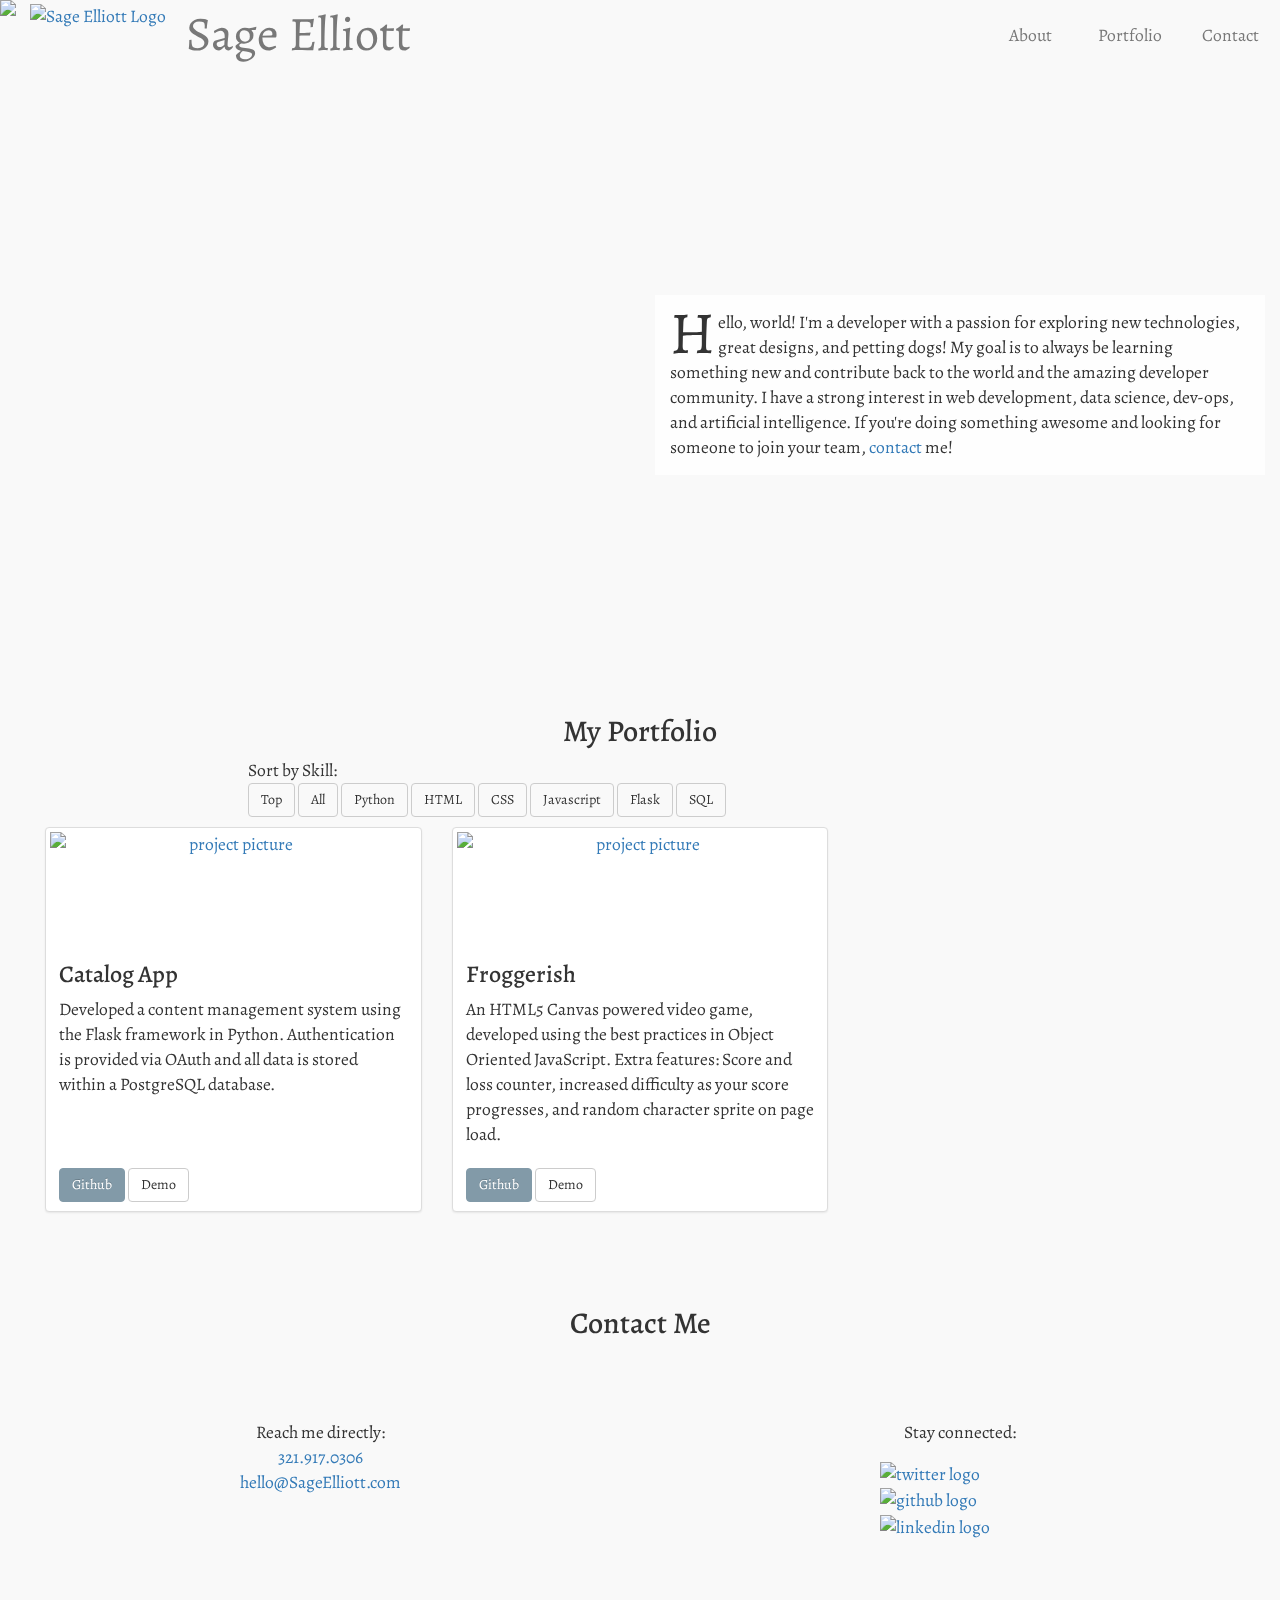
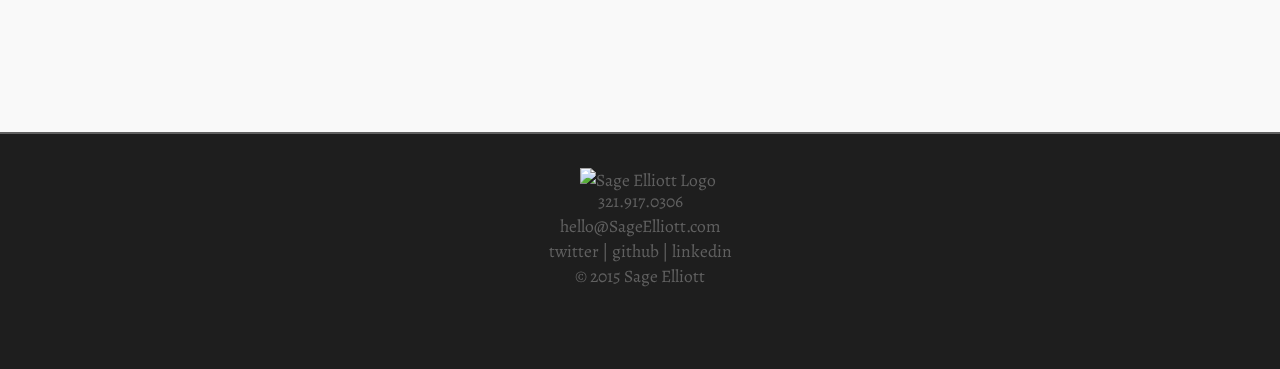
==== commit 2ad5a1dc: "Feat: Add correct images of projects to projects in portfolio" ====
--- a/index.html
+++ b/index.html
@@ -88,7 +88,6 @@
         <div id="portfolio" class="row">
             <div class=" col-12">
                 <h2 class="text-center">My Portfolio</h2>
-                <h3 class="text-center">< !Currently under construction, excuse the margins! ></h3>
             </div>
             <div class="row">
                 <div class="col-sm-offset-2 col-sm-8">
@@ -104,175 +103,195 @@
                         <a class="skill-btn btn btn-default sql-btn">SQL</a>
                         <!-- <a class="skill-btn btn btn-default ruby-btn">Ruby</a>
                         <a class="skill-btn btn btn-default rails-btn">Rails</a>
-                        <a class="skill-btn btn btn-default sass-btn">SASS</a> -->
+                        <a class="skill-btn btn btn-default sass-btn">SASS</a>
+                        <a class="skill-btn btn btn-default linux-btn">Linux</a> -->
+
                     </p>
                 </div>
             </div>
-            <div class="col-sm-6 col-md-4 tag top python-tag flask-tag sql-tag">
-                <div class="thumbnail">
-                    <div class="pic-frame">
-                        <a data-toggle="modal" data-target="#myModal1">
+            <div class="col-sm-6 col-lg-4 tag top python-tag flask-tag sql-tag">
+                <div class="thumbnail">
+                    <div class="pic-frame">
+                        <a href="https://github.com/sageio/devpost">
                             <img class="project-picture" src="img/catalog.png" alt="project picture">
                         </a>
                     </div>
                     <div class="caption">
                         <h3>Catalog App</h3>
-                        <p>Developed a content management system using the Flask framework in Python. Authentication is provided via OAuth and all data is stored within a PostgreSQL database.<a data-toggle="modal" data-target="#myModal1">Read more</a>
-                        </p>
-                        <div class="btn-wrapper">
-                            <p><a href="#" class="btn btn-primary" role="button">Github</a> <a href="#" class="btn btn-default" role="button">Demo</a>
-                            </p>
-                        </div>
-                    </div>
-                </div>
-            </div>
-
-            <div class="col-sm-6 col-md-4 tag linux-tag sql-tag">
-                <div class="thumbnail">
-                    <div class="pic-frame">
-                        <a data-toggle="modal" data-target="#myModal1">
+                        <p>Developed a content management system using the Flask framework in Python. Authentication is provided via OAuth and all data is stored within a PostgreSQL database.
+                        </p>
+                        <div class="btn-wrapper">
+                            <p>
+                                <a href="https://github.com/sageio/devpost" class="btn btn-primary" role="button">Github</a>
+                                <a href="http://ec2-52-27-192-5.us-west-2.compute.amazonaws.com/" class="btn btn-default" role="button">Demo</a>
+                            </p>
+                        </div>
+                    </div>
+                </div>
+            </div>
+
+            <div class="col-sm-6 col-lg-4 tag linux-tag sql-tag">
+                <div class="thumbnail">
+                    <div class="pic-frame">
+                        <a href="https://github.com/sageio/linux-server">
                             <img class="project-picture" src="img/linux.png" alt="project picture">
                         </a>
                     </div>
                     <div class="caption">
-                        <h3>Linux Server Configuration</h3>
-                        <p>Installed and configured all required software to turn a baseline Ubuntu Amazon Web Services server into a fully functional web application server, including Apache Web Server and PostgreSQL database server. <a data-toggle="modal" data-target="#myModal2">Read more</a>
-                        </p>
-                        <div class="btn-wrapper">
-                            <p><a href="#" class="btn btn-primary" role="button">Github</a> <a href="#" class="btn btn-default" role="button">Demo</a>
-                            </p>
-                        </div>
-                    </div>
-                </div>
-            </div>
-
-            <div class="col-sm-6 col-md-4 tag html-tag js-tag top">
-                <div class="thumbnail">
-                    <div class="pic-frame">
-                        <a data-toggle="modal" data-target="#myModal1">
+                        <h3>Linux & Apache Configuration</h3>
+                        <p>Installed and configured all required software to turn a baseline Ubuntu Amazon Web Services server into a fully functional web application server, including Apache Web Server and PostgreSQL database server.
+                        </p>
+                        <div class="btn-wrapper">
+                            <p>
+                                <a href="https://github.com/sageio/linux-server" class="btn btn-primary" role="button">Github</a>
+                                <a href="http://ec2-52-27-192-5.us-west-2.compute.amazonaws.com/" class="btn btn-default" role="button">Demo</a>
+                            </p>
+                        </div>
+                    </div>
+                </div>
+            </div>
+
+            <div class="col-sm-6 col-lg-4 tag html-tag js-tag top">
+                <div class="thumbnail">
+                    <div class="pic-frame">
+                        <a href="https://github.com/sageio/froggerish">
                             <img class="project-picture" src="img/froggerish.png" alt="project picture">
                         </a>
                     </div>
                     <div class="caption">
                         <h3>Froggerish</h3>
-                        <p>An HTML5 Canvas powered video game, developed using the best practices in Object Oriented JavaScript. Extra features added: Score and loss counter, increased difficulty as your score progresses, and random character sprite on page load. <a data-toggle="modal" data-target="#myModal3">Read more</a>
-                        </p>
-                        <div class="btn-wrapper">
-                            <p><a href="#" class="btn btn-primary" role="button">Github</a> <a href="#" class="btn btn-default" role="button">Demo</a>
-                            </p>
-                        </div>
-                    </div>
-                </div>
-            </div>
-
-            <div class="col-sm-6 col-md-4 tag js-tag css-tag html-tag">
-                <div class="thumbnail">
-                    <div class="pic-frame">
-                        <a data-toggle="modal" data-target="#myModal1">
+                        <p>An HTML5 Canvas powered video game, developed using the best practices in Object Oriented JavaScript. Extra features: Score and loss counter, increased difficulty as your score progresses, and random character sprite on page load.
+                        </p>
+                        <div class="btn-wrapper">
+                            <p>
+                            <a href="https://github.com/sageio/froggerish" class="btn btn-primary" role="button">Github</a>
+                            <a href="http://sageio.github.io/froggerish/" class="btn btn-default" role="button">Demo</a>
+                            </p>
+                        </div>
+                    </div>
+                </div>
+            </div>
+
+            <div class="col-sm-6 col-lg-4 tag js-tag css-tag html-tag">
+                <div class="thumbnail">
+                    <div class="pic-frame">
+                        <a href="https://github.com/sageio/resume-project">
                             <img class="project-picture" src="img/fend-p2.png" alt="project picture">
                         </a>
                     </div>
                     <div class="caption">
                         <h3>Interactive Resume</h3>
-                        <p>Using jQuery, developed an interactive resume application that reads all data from a JSON file and then dynamically modifies the DOM to display the information. Further customized the project by personalizing the design using CSS. <a data-toggle="modal" data-target="#myModal4">Read more</a>
-                        </p>
-                        <div class="btn-wrapper">
-                            <p><a href="#" class="btn btn-primary" role="button">Github</a> <a href="#" class="btn btn-default" role="button">Demo</a>
-                            </p>
-                        </div>
-                    </div>
-                </div>
-            </div>
-
-            <div class="col-sm-6 col-md-4 tag html-tag python-tag css-tag">
-                <div class="thumbnail">
-                    <div class="pic-frame">
-                        <a data-toggle="modal" data-target="#myModal1">
+                        <p>Using jQuery, developed an interactive resume application that reads all data from a JSON file and then dynamically modifies the DOM to display the information. Further customized the project by personalizing the design using CSS.
+                        </p>
+                        <div class="btn-wrapper">
+                            <p>
+                                <a href="https://github.com/sageio/resume-project" class="btn btn-primary" role="button">Github</a>
+                                <a href="http://sageio.github.io/resume-project/" class="btn btn-default" role="button">Demo</a>
+                            </p>
+                        </div>
+                    </div>
+                </div>
+            </div>
+
+            <div class="col-sm-6 col-lg-4 tag html-tag python-tag css-tag">
+                <div class="thumbnail">
+                    <div class="pic-frame">
+                        <a href="https://github.com/sageio/movie_trailers">
                             <img class="project-picture" src="img/movie-trailers.png" alt="project picture">
                         </a>
                     </div>
                     <div class="caption">
                         <h3>Movie Trailer Website</h3>
-                        <p>Server-side code written in Python to store a list of my favorite movies, including box art imagery and a movie trailer URL. This data is then served to a web page using HTML and CSS allowing visitors to review these movies and watch the trailers. <a data-toggle="modal" data-target="#myModal4">Read more</a>
-                        </p>
-                        <div class="btn-wrapper">
-                            <p><a href="#" class="btn btn-primary" role="button">Github</a> <a href="#" class="btn btn-default" role="button">Demo</a>
-                            </p>
-                        </div>
-                    </div>
-                </div>
-            </div>
-
-            <div class="col-sm-6 col-md-4 tag python-tag app-tag">
-                <div class="thumbnail">
-                    <div class="pic-frame">
-                        <a data-toggle="modal" data-target="#myModal1">
+                        <p>Server-side code written in Python to store a list of my favorite movies, including box art imagery and a movie trailer URL. This data is then served to a web page using HTML and CSS allowing visitors to review these movies and watch the trailers.
+                        </p>
+                        <div class="btn-wrapper">
+                            <p>
+                                <a href="https://github.com/sageio/movie_trailers" class="btn btn-primary" role="button">Github</a>
+                                <a href="http://sageio.github.io/movie_trailers/" class="btn btn-default" role="button">Demo</a>
+                            </p>
+                        </div>
+                    </div>
+                </div>
+            </div>
+
+            <div class="col-sm-6 col-lg-4 tag python-tag app-tag">
+                <div class="thumbnail">
+                    <div class="pic-frame">
+                        <a href="https://github.com/sageio/conference-central">
                             <img class="project-picture" src="img/concentral.jpg" alt="project picture">
                         </a>
                     </div>
                     <div class="caption">
                         <h3>Conference Central</h3>
-                        <p>Server-side code written in Python to store a list of my favorite movies, including box art imagery and a movie trailer URL. This data is then served to a web page using HTML and CSS allowing visitors to review these movies and watch the trailers. <a data-toggle="modal" data-target="#myModal4">Read more</a>
-                        </p>
-                        <div class="btn-wrapper">
-                            <p><a href="#" class="btn btn-primary" role="button">Github</a> <a href="#" class="btn btn-default" role="button">Demo</a>
-                            </p>
-                        </div>
-                    </div>
-                </div>
-            </div>
-
-            <div class="col-sm-6 col-md-4 tag js-tag">
-                <div class="thumbnail">
-                    <div class="pic-frame">
-                        <a data-toggle="modal" data-target="#myModal1">
-                            <img class="project-picture" src="img/movie-trailers.png" alt="project picture">
+                        <p>Python application hosted on Google App Engine with extensive use of Cloud Endpoint APIs.
+                        </p>
+                        <div class="btn-wrapper">
+                            <p>
+                                <a href="https://github.com/sageio/conference-central" class="btn btn-primary" role="button">Github</a>
+                                <a href="https://conference-elliott.appspot.com/" class="btn btn-default" role="button">Demo</a>
+                            </p>
+                        </div>
+                    </div>
+                </div>
+            </div>
+
+            <div class="col-sm-6 col-lg-4 tag js-tag">
+                <div class="thumbnail">
+                    <div class="pic-frame">
+                        <a href="https://github.com/sageio/rss-reader-tdd">
+                            <img class="project-picture" src="img/jasmine.png" alt="project picture">
                         </a>
                     </div>
                     <div class="caption">
                         <h3>Jasmine Test Suites</h3>
-                        <p>Server-side code written in Python to store a list of my favorite movies, including box art imagery and a movie trailer URL. This data is then served to a web page using HTML and CSS allowing visitors to review these movies and watch the trailers. <a data-toggle="modal" data-target="#myModal4">Read more</a>
-                        </p>
-                        <div class="btn-wrapper">
-                            <p><a href="#" class="btn btn-primary" role="button">Github</a> <a href="#" class="btn btn-default" role="button">Demo</a>
-                            </p>
-                        </div>
-                    </div>
-                </div>
-            </div>
-
-            <div class="col-sm-6 col-md-4 tag js-tag css-tag html-tag">
-                <div class="thumbnail">
-                    <div class="pic-frame">
-                        <a data-toggle="modal" data-target="#myModal1">
-                            <img class="project-picture" src="img/movie-trailers.png" alt="project picture">
+                        <p>Wrote comprehensive unit tests, using the Jasmine testing framework, for an RSS Feed Reader application that uses Google's RSS API.
+                        </p>
+                        <div class="btn-wrapper">
+                            <p>
+                            <a href="https://github.com/sageio/rss-reader-tdd" class="btn btn-primary" role="button">Github</a>
+                            <a href="http://sageio.github.io/rss-reader-tdd/" class="btn btn-default" role="button">Demo</a>
+                            </p>
+                        </div>
+                    </div>
+                </div>
+            </div>
+
+            <div class="col-sm-6 col-lg-4 tag js-tag css-tag html-tag">
+                <div class="thumbnail">
+                    <div class="pic-frame">
+                        <a href="https://github.com/sageio/web-optimization">
+                            <img class="project-picture" src="img/web-opt.png" alt="project picture">
                         </a>
                     </div>
                     <div class="caption">
                         <h3>Web Optimization</h3>
-                        <p>Server-side code written in Python to store a list of my favorite movies, including box art imagery and a movie trailer URL. This data is then served to a web page using HTML and CSS allowing visitors to review these movies and watch the trailers. <a data-toggle="modal" data-target="#myModal4">Read more</a>
-                        </p>
-                        <div class="btn-wrapper">
-                            <p><a href="#" class="btn btn-primary" role="button">Github</a> <a href="#" class="btn btn-default" role="button">Demo</a>
-                            </p>
-                        </div>
-                    </div>
-                </div>
-            </div>
-
-            <div class="col-sm-6 col-md-4 tag sql-tag python-tag">
-                <div class="thumbnail">
-                    <div class="pic-frame">
-                        <a data-toggle="modal" data-target="#myModal1">
-                            <img class="project-picture" src="img/movie-trailers.png" alt="project picture">
+                        <p>Used google pagespeed insights and gulp.js to optimize profile to page speeds of 95 on both desktop and mobile sites. Optimize javascript files to to remove "juddering" and "jank" behavior.
+                        </p>
+                        <div class="btn-wrapper">
+                            <p>
+                                <a href="https://github.com/sageio/web-optimization" class="btn btn-primary" role="button">Github</a>
+                                <a href="http://sageio.github.io/web-optimization/" class="btn btn-default" role="button">Demo</a>
+                            </p>
+                        </div>
+                    </div>
+                </div>
+            </div>
+
+            <div class="col-sm-6 col-lg-4 tag sql-tag python-tag">
+                <div class="thumbnail">
+                    <div class="pic-frame">
+                        <a href="https://github.com/sageio/tournament-database">
+                            <img class="project-picture" src="img/swiss.png" alt="project picture">
                         </a>
                     </div>
                     <div class="caption">
                         <h3>Tournament Results</h3>
-                        <p>Server-side code written in Python to store a list of my favorite movies, including box art imagery and a movie trailer URL. This data is then served to a web page using HTML and CSS allowing visitors to review these movies and watch the trailers. <a data-toggle="modal" data-target="#myModal4">Read more</a>
-                        </p>
-                        <div class="btn-wrapper">
-                            <p><a href="#" class="btn btn-primary" role="button">Github</a> <a href="#" class="btn btn-default" role="button">Demo</a>
+                        <p>Built a PostgreSQL relational database scheme to store the results of a game tournament. Also provided a number of queries to efficiently report the results of the tournament and determine the winner.
+                        </p>
+                        <div class="btn-wrapper">
+                            <p>
+                                <a href="https://github.com/sageio/tournament-database" class="btn btn-primary" role="button">Github</a>
+
                             </p>
                         </div>
                     </div>
@@ -289,7 +308,7 @@
         <section id="contact">
             <div class="row">
                 <div class=" col-12">
-                    <h2 class="text-center">Contact me</h2>
+                    <h2 class="text-center">Contact Me</h2>
                 </div>
                 <div class="col-md-6">
                     <p class="text-center">Reach me directly:
@@ -341,7 +360,7 @@
         ==========================================================================-->
 
         <!-- Project 1 Modal -->
-        <div class="modal fade" id="myModal1" tabindex="-1" role="dialog" aria-labelledby="myModalLabel">
+        <!-- <div class="modal fade" id="myModal1" tabindex="-1" role="dialog" aria-labelledby="myModalLabel">
             <div class="modal-dialog" role="document">
                 <div class="modal-content">
                     <div class="modal-header">
@@ -351,6 +370,8 @@
                     </div>
                     <div class="modal-body">
                         Butcher Intelligentsia twee, skateboard aesthetic blog cold-pressed pug 3 wolf moon cardigan YOLO before they sold out Blue Bottle. Brunch selvage forage butcher, lumbersexual High Life kitsch hashtag Pinterest kale chips before they sold out. Chambray typewriter before they sold out trust fund church-key, master cleanse cardigan fingerstache. Heirloom banh mi pug put a bird on it, readymade Neutra meditation stumptown kale chips bitters High Life. Small batch swag YOLO, quinoa hella slow-carb pop-up photo booth chambray heirloom meditation PBR&B. Shabby chic asymmetrical lomo, raw denim cardigan pug literally. Wayfarers kitsch gluten-free McSweeney's, gentrify tilde sartorial Odd Future Echo Park cliche.
+
+
                     </div>
                     <div class="modal-footer">
                         <button type="button" class="btn btn-primary">Github</button>
@@ -358,67 +379,13 @@
                     </div>
                 </div>
             </div>
-        </div>
-
-        <!-- Project 2 Modal -->
-        <div class="modal fade" id="myModal2" tabindex="-1" role="dialog" aria-labelledby="myModalLabel">
-            <div class="modal-dialog" role="document">
-                <div class="modal-content">
-                    <div class="modal-header">
-                        <button type="button" class="close" data-dismiss="modal" aria-label="Close"><span aria-hidden="true">&times;</span>
-                        </button>
-                        <h4 class="modal-title" id="myModalLabel">Project 2</h4>
-                    </div>
-                    <div class="modal-body">
-                        Butcher Intelligentsia twee, skateboard aesthetic blog cold-pressed pug 3 wolf moon cardigan YOLO before they sold out Blue Bottle. Brunch selvage forage butcher, lumbersexual High Life kitsch hashtag Pinterest kale chips before they sold out. Chambray typewriter before they sold out trust fund church-key, master cleanse cardigan fingerstache. Heirloom banh mi pug put a bird on it, readymade Neutra meditation stumptown kale chips bitters High Life. Small batch swag YOLO, quinoa hella slow-carb pop-up photo booth chambray heirloom meditation PBR&B. Shabby chic asymmetrical lomo, raw denim cardigan pug literally. Wayfarers kitsch gluten-free McSweeney's, gentrify tilde sartorial Odd Future Echo Park cliche.
-                    </div>
-                    <div class="modal-footer">
-                        <button type="button" class="btn btn-primary">Github</button>
-                        <button type="button" class="btn btn-default">Demo</button>
-                    </div>
-                </div>
-            </div>
-        </div>
-
-        <!-- Project 3 Modal -->
-        <div class="modal fade" id="myModal3" tabindex="-1" role="dialog" aria-labelledby="myModalLabel">
-            <div class="modal-dialog" role="document">
-                <div class="modal-content">
-                    <div class="modal-header">
-                        <button type="button" class="close" data-dismiss="modal" aria-label="Close"><span aria-hidden="true">&times;</span>
-                        </button>
-                        <h4 class="modal-title" id="myModalLabel">Project 3</h4>
-                    </div>
-                    <div class="modal-body">
-                        Butcher Intelligentsia twee, skateboard aesthetic blog cold-pressed pug 3 wolf moon cardigan YOLO before they sold out Blue Bottle. Brunch selvage forage butcher, lumbersexual High Life kitsch hashtag Pinterest kale chips before they sold out. Chambray typewriter before they sold out trust fund church-key, master cleanse cardigan fingerstache. Heirloom banh mi pug put a bird on it, readymade Neutra meditation stumptown kale chips bitters High Life. Small batch swag YOLO, quinoa hella slow-carb pop-up photo booth chambray heirloom meditation PBR&B. Shabby chic asymmetrical lomo, raw denim cardigan pug literally. Wayfarers kitsch gluten-free McSweeney's, gentrify tilde sartorial Odd Future Echo Park cliche.
-                    </div>
-                    <div class="modal-footer">
-                        <button type="button" class="btn btn-primary">Github</button>
-                        <button type="button" class="btn btn-default">Demo</button>
-                    </div>
-                </div>
-            </div>
-        </div>
-
-        <!-- Project 4 Modal -->
-        <div class="modal fade" id="myModal4" tabindex="-1" role="dialog" aria-labelledby="myModalLabel">
-            <div class="modal-dialog" role="document">
-                <div class="modal-content">
-                    <div class="modal-header">
-                        <button type="button" class="close" data-dismiss="modal" aria-label="Close"><span aria-hidden="true">&times;</span>
-                        </button>
-                        <h4 class="modal-title" id="myModalLabel">Project 4</h4>
-                    </div>
-                    <div class="modal-body">
-                        Butcher Intelligentsia twee, skateboard aesthetic blog cold-pressed pug 3 wolf moon cardigan YOLO before they sold out Blue Bottle. Brunch selvage forage butcher, lumbersexual High Life kitsch hashtag Pinterest kale chips before they sold out. Chambray typewriter before they sold out trust fund church-key, master cleanse cardigan fingerstache. Heirloom banh mi pug put a bird on it, readymade Neutra meditation stumptown kale chips bitters High Life. Small batch swag YOLO, quinoa hella slow-carb pop-up photo booth chambray heirloom meditation PBR&B. Shabby chic asymmetrical lomo, raw denim cardigan pug literally. Wayfarers kitsch gluten-free McSweeney's, gentrify tilde sartorial Odd Future Echo Park cliche.
-                    </div>
-                    <div class="modal-footer">
-                        <button type="button" class="btn btn-primary">Github</button>
-                        <button type="button" class="btn btn-default">Demo</button>
-                    </div>
-                </div>
-            </div>
-        </div>
+        </div> -->
+
+
+
+
+
+
 
 </body>
 
--- a/css/style.css
+++ b/css/style.css
@@ -135,7 +135,7 @@
 
 .thumbnail {
 
-    height: 350px;
+    height: 385px;
     overflow: hidden;
 }
 .pic-frame{
--- a/css/responsive.css
+++ b/css/responsive.css
@@ -35,7 +35,7 @@
     /* Portfolio
     ===========================================*/
     #portfolio {
-        padding: 0 30px 0;
+        padding: 55px 30px 0;
     }
     /* Contact
     ===========================================*/
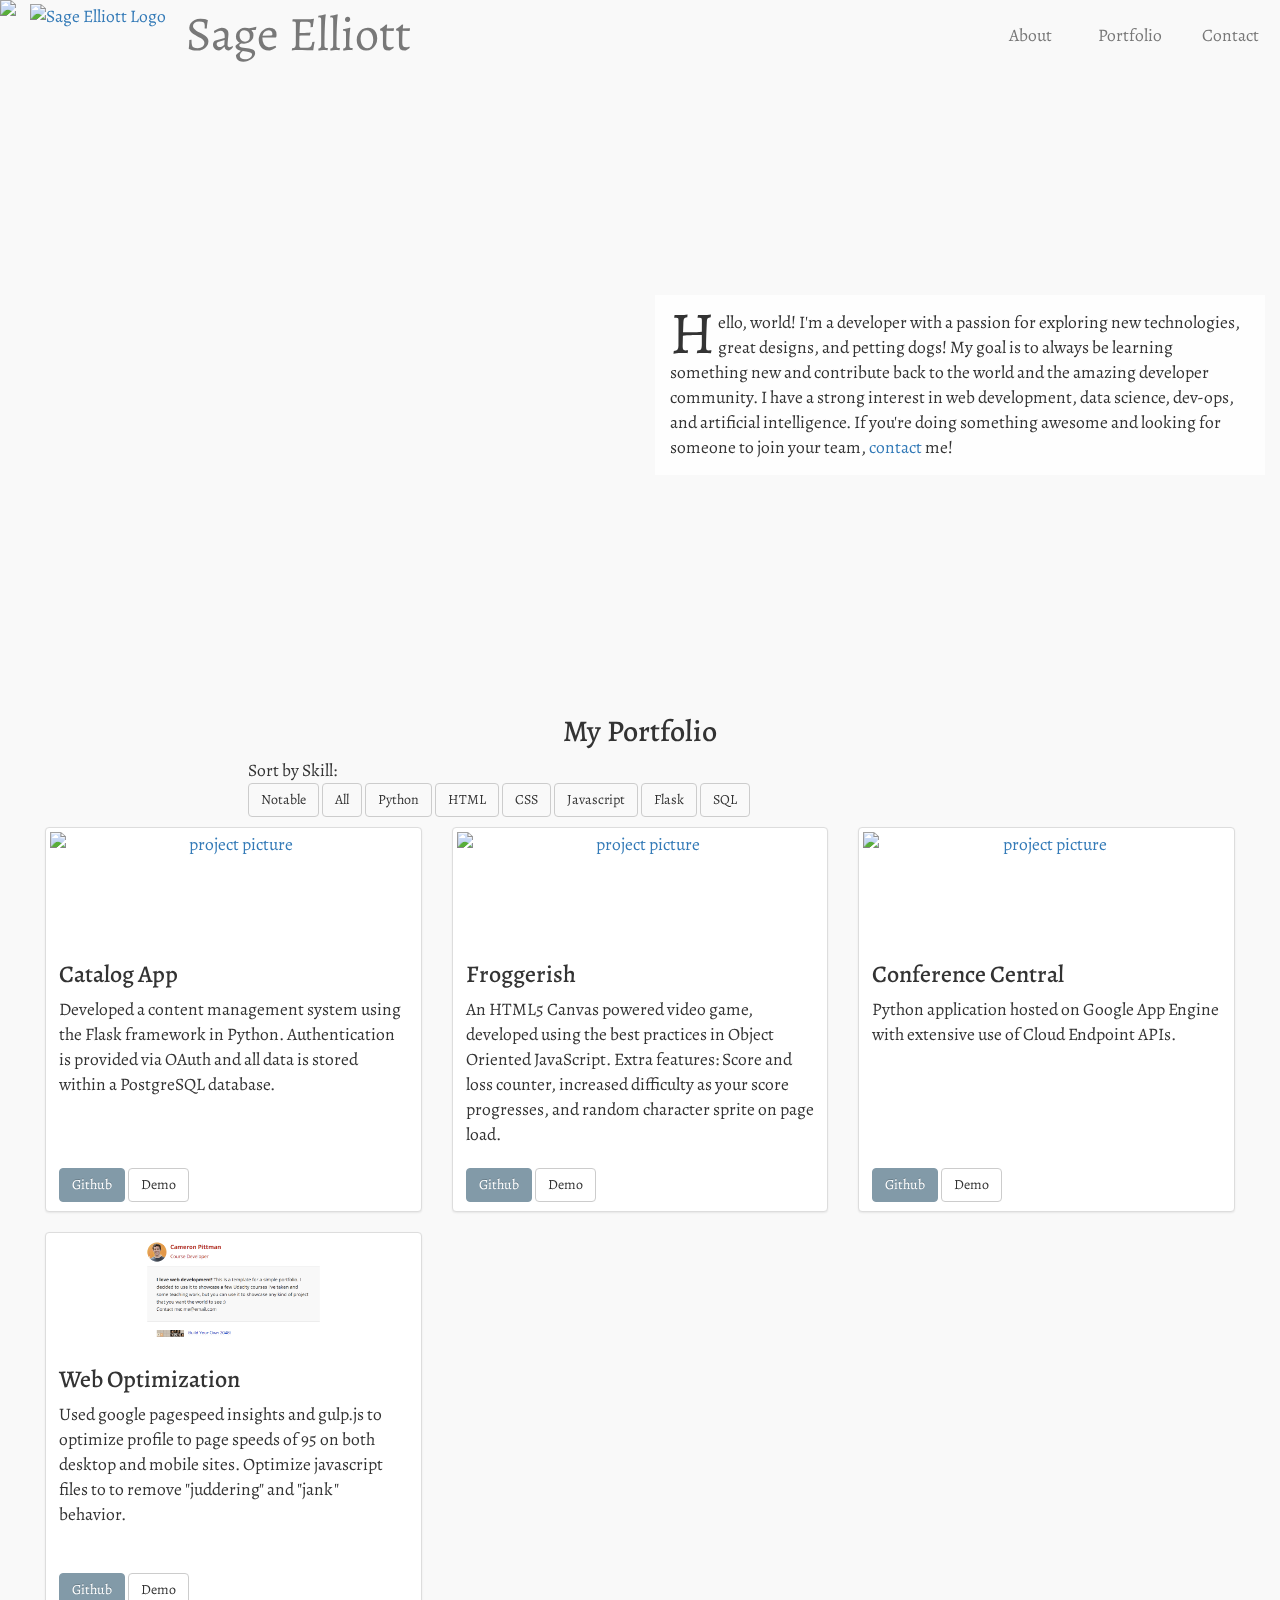
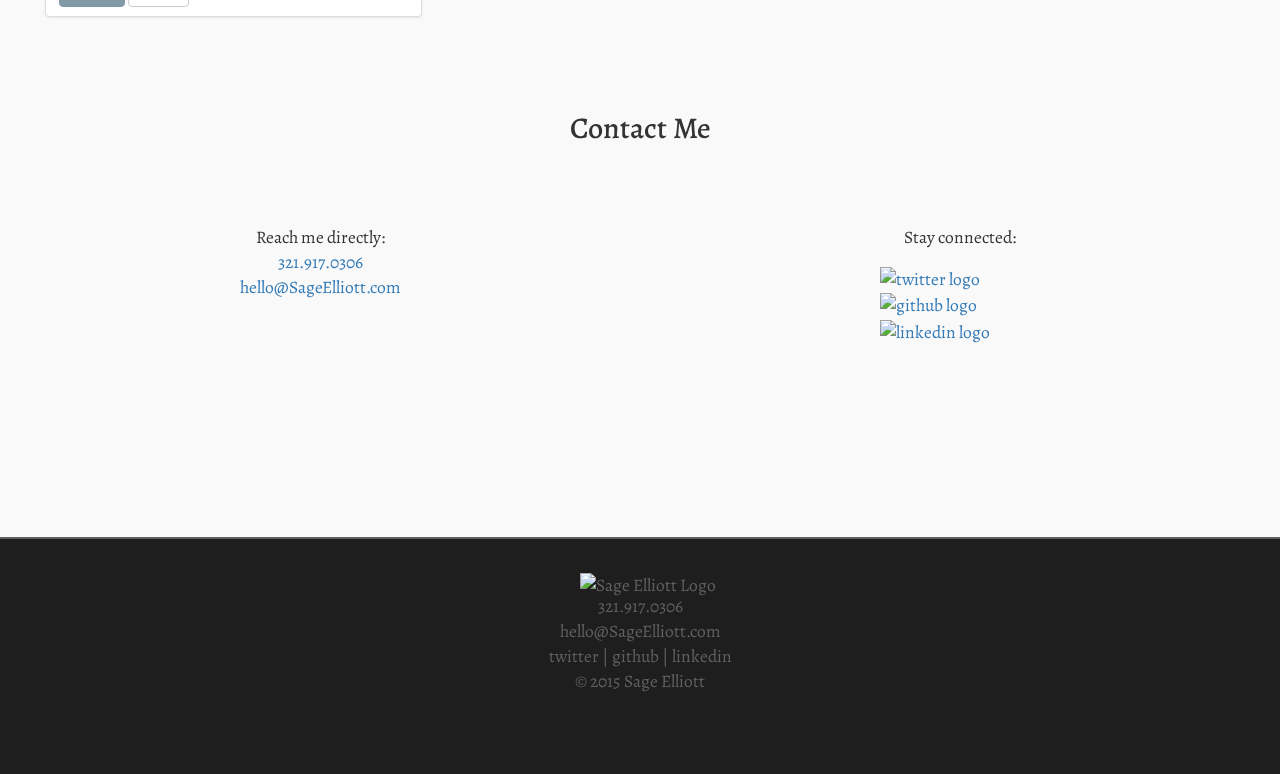
==== commit 85615c0c: "Refactor: Change top button in portfoli to notable" ====
--- a/index.html
+++ b/index.html
@@ -93,7 +93,7 @@
                 <div class="col-sm-offset-2 col-sm-8">
                     <p class="skills">
                         Sort by Skill: <br>
-                        <a class="skill-btn btn btn-default top-btn">Top</a>
+                        <a class="skill-btn btn btn-default note-btn">Notable</a>
                         <a class="skill-btn btn btn-default all-btn">All</a>
                         <a class="skill-btn btn btn-default python-btn">Python</a>
                         <a class="skill-btn btn btn-default html-btn">HTML</a>
@@ -109,7 +109,7 @@
                     </p>
                 </div>
             </div>
-            <div class="col-sm-6 col-lg-4 tag top python-tag flask-tag sql-tag">
+            <div class="col-sm-6 col-lg-4 tag note python-tag flask-tag sql-tag">
                 <div class="thumbnail">
                     <div class="pic-frame">
                         <a href="https://github.com/sageio/devpost">
@@ -151,7 +151,7 @@
                 </div>
             </div>
 
-            <div class="col-sm-6 col-lg-4 tag html-tag js-tag top">
+            <div class="col-sm-6 col-lg-4 tag html-tag js-tag note">
                 <div class="thumbnail">
                     <div class="pic-frame">
                         <a href="https://github.com/sageio/froggerish">
@@ -214,7 +214,7 @@
                 </div>
             </div>
 
-            <div class="col-sm-6 col-lg-4 tag python-tag app-tag">
+            <div class="col-sm-6 col-lg-4 tag python-tag note app-tag">
                 <div class="thumbnail">
                     <div class="pic-frame">
                         <a href="https://github.com/sageio/conference-central">
@@ -256,7 +256,7 @@
                 </div>
             </div>
 
-            <div class="col-sm-6 col-lg-4 tag js-tag css-tag html-tag">
+            <div class="col-sm-6 col-lg-4 tag js-tag css-tag html-tag note">
                 <div class="thumbnail">
                     <div class="pic-frame">
                         <a href="https://github.com/sageio/web-optimization">
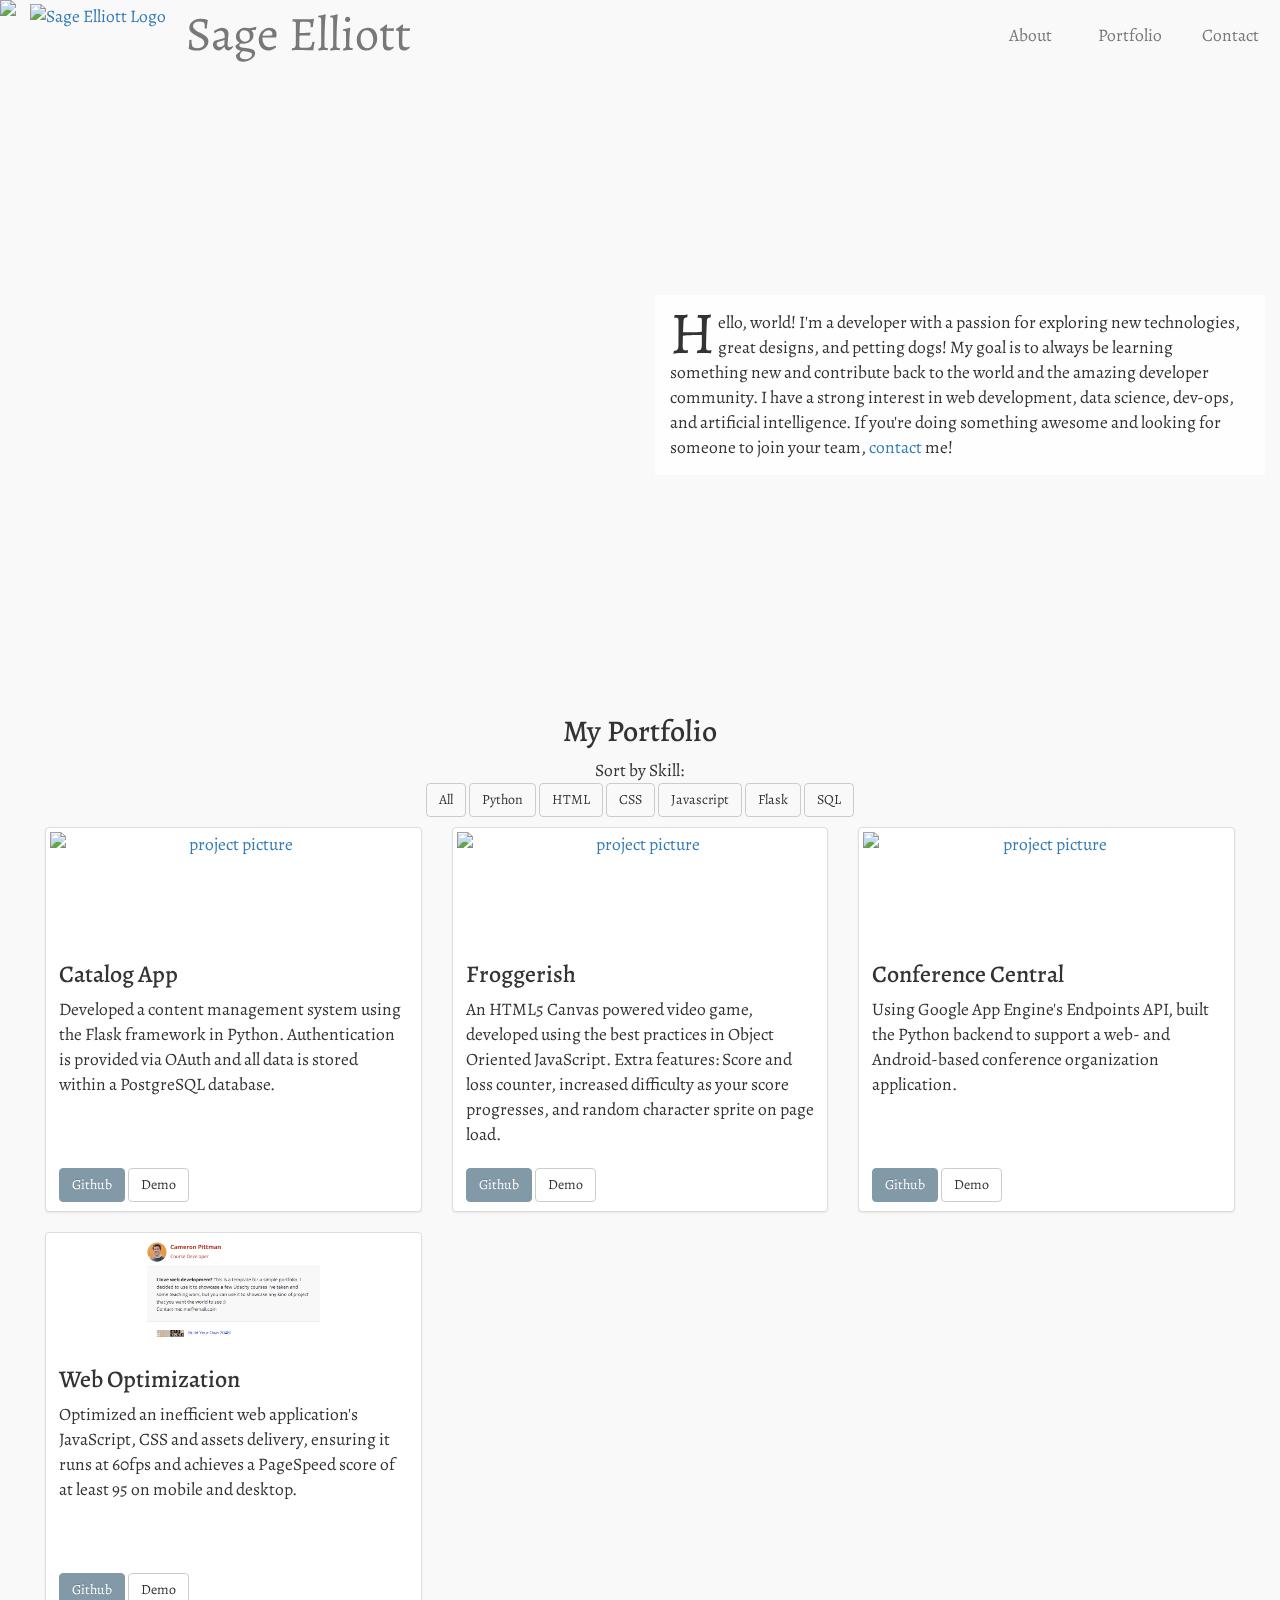
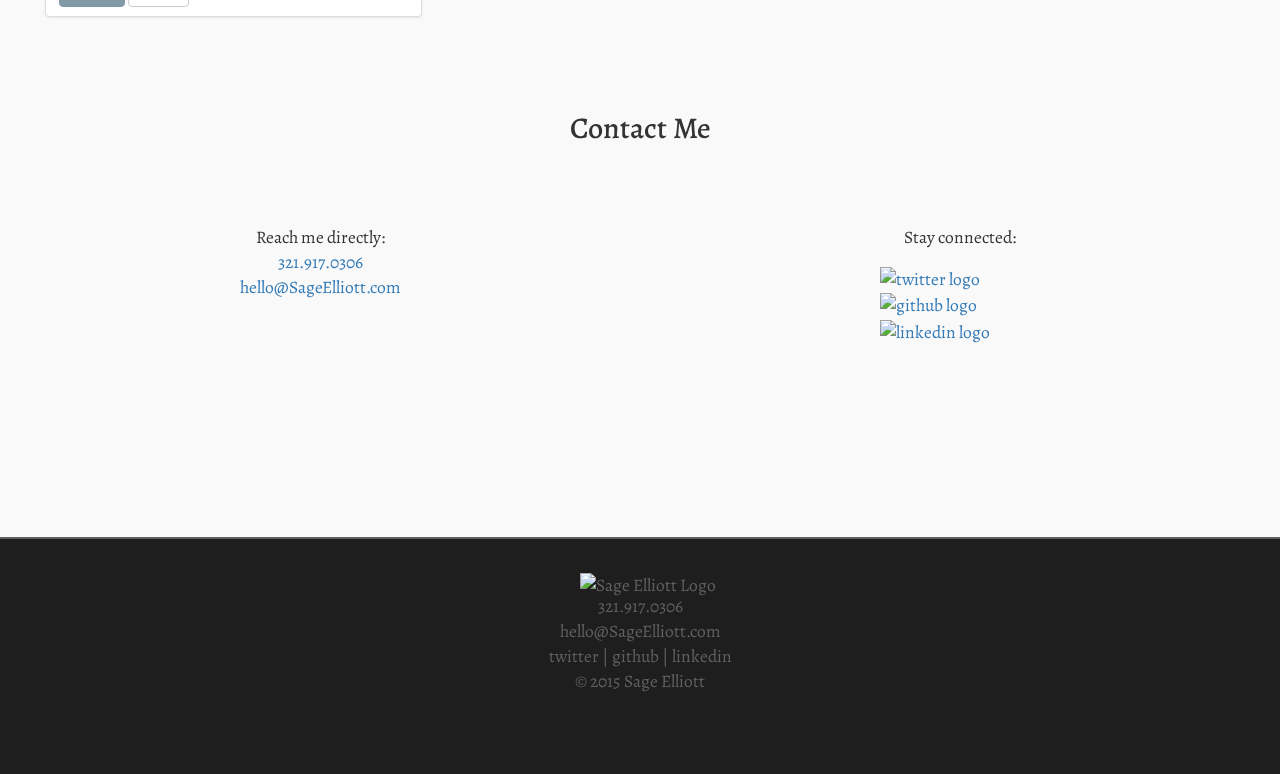
==== commit 581b6a59: "Add google analytics to page" ====
--- a/index.html
+++ b/index.html
@@ -91,9 +91,9 @@
             </div>
             <div class="row">
                 <div class="col-sm-offset-2 col-sm-8">
-                    <p class="skills">
+                    <p class="skills text-center">
                         Sort by Skill: <br>
-                        <a class="skill-btn btn btn-default note-btn">Notable</a>
+                        <!-- <a class="skill-btn btn btn-default note-btn">Notable</a> -->
                         <a class="skill-btn btn btn-default all-btn">All</a>
                         <a class="skill-btn btn btn-default python-btn">Python</a>
                         <a class="skill-btn btn btn-default html-btn">HTML</a>
@@ -223,7 +223,7 @@
                     </div>
                     <div class="caption">
                         <h3>Conference Central</h3>
-                        <p>Python application hosted on Google App Engine with extensive use of Cloud Endpoint APIs.
+                        <p>Using Google App Engine's Endpoints API, built the Python backend to support a web- and Android-based conference organization application.
                         </p>
                         <div class="btn-wrapper">
                             <p>
@@ -265,7 +265,7 @@
                     </div>
                     <div class="caption">
                         <h3>Web Optimization</h3>
-                        <p>Used google pagespeed insights and gulp.js to optimize profile to page speeds of 95 on both desktop and mobile sites. Optimize javascript files to to remove "juddering" and "jank" behavior.
+                        <p>Optimized an inefficient web application's JavaScript, CSS and assets delivery, ensuring it runs at 60fps and achieves a PageSpeed score of at least 95 on mobile and desktop.
                         </p>
                         <div class="btn-wrapper">
                             <p>
@@ -381,6 +381,17 @@
             </div>
         </div> -->
 
+<!-- Google Analytics -->
+<script>
+  (function(i,s,o,g,r,a,m){i['GoogleAnalyticsObject']=r;i[r]=i[r]||function(){
+  (i[r].q=i[r].q||[]).push(arguments)},i[r].l=1*new Date();a=s.createElement(o),
+  m=s.getElementsByTagName(o)[0];a.async=1;a.src=g;m.parentNode.insertBefore(a,m)
+  })(window,document,'script','//www.google-analytics.com/analytics.js','ga');
+
+  ga('create', 'UA-71418508-1', 'auto');
+  ga('send', 'pageview');
+
+</script>
 
 
 
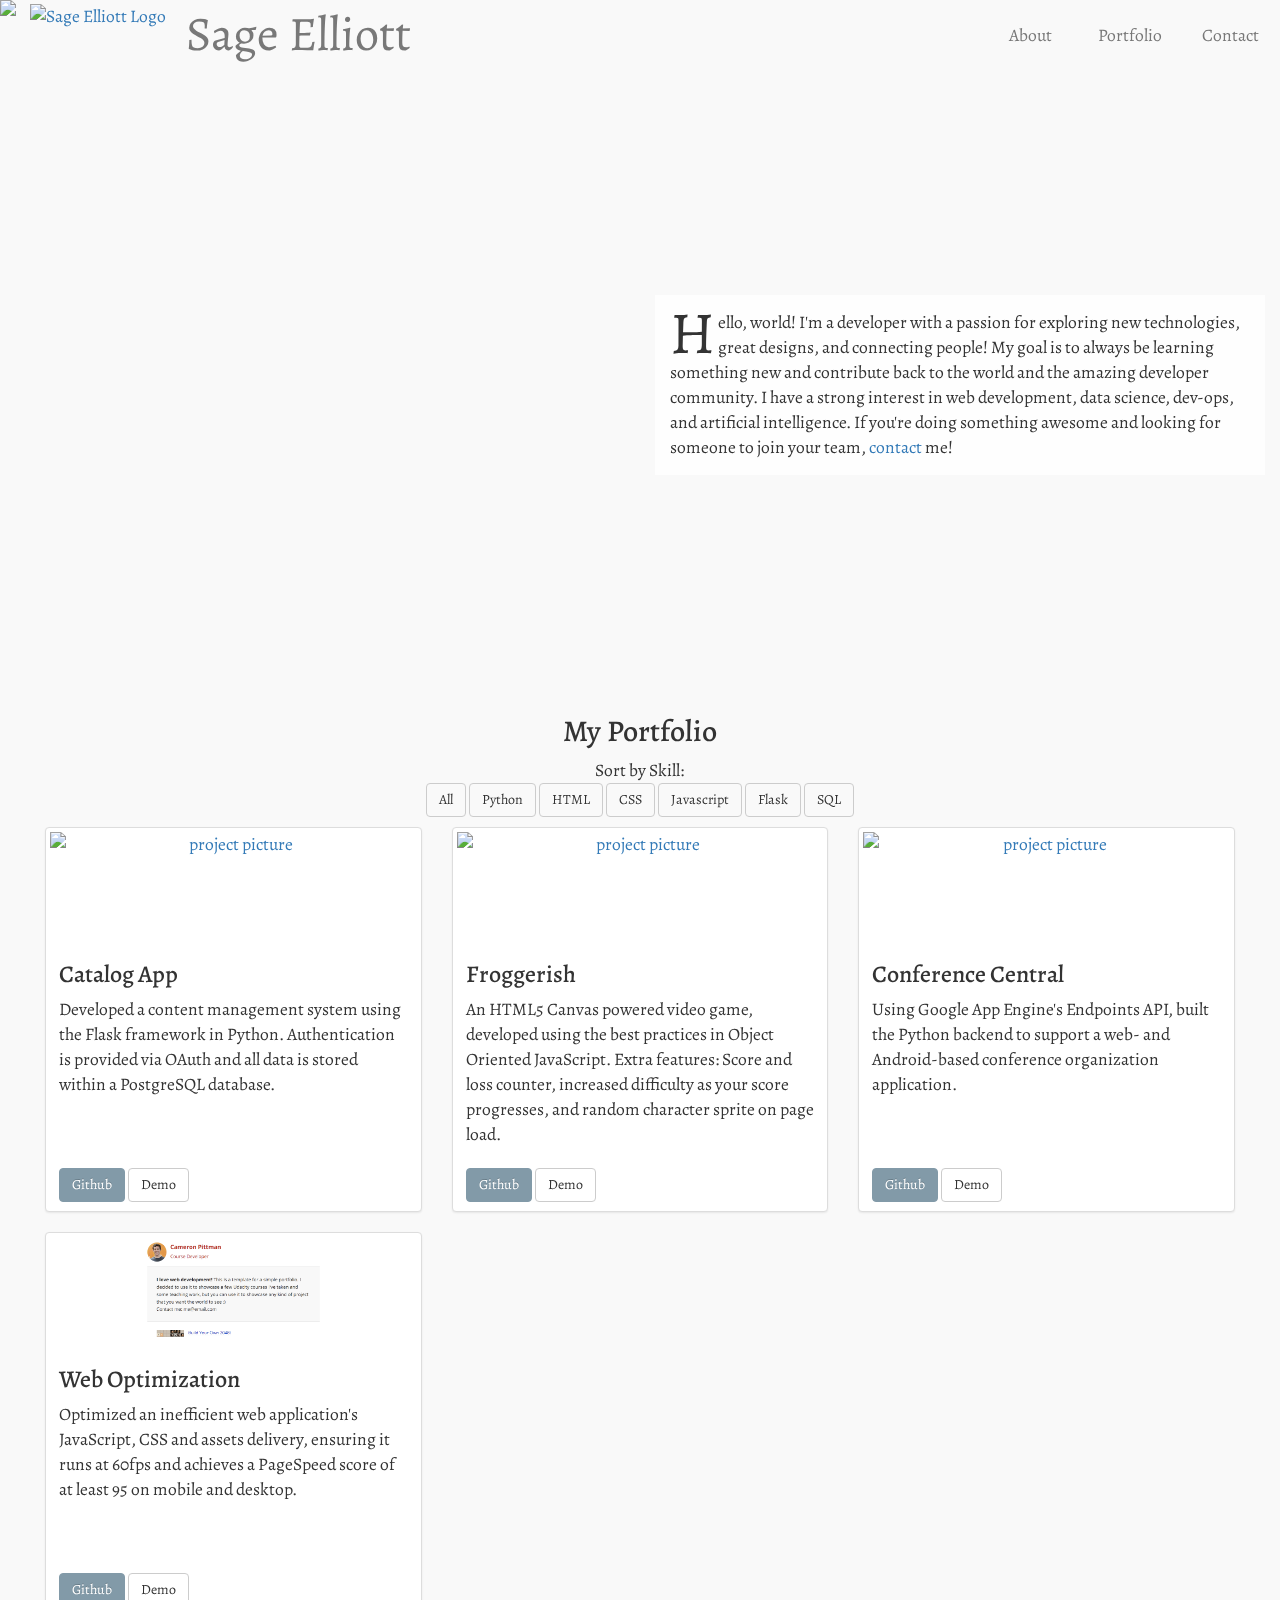
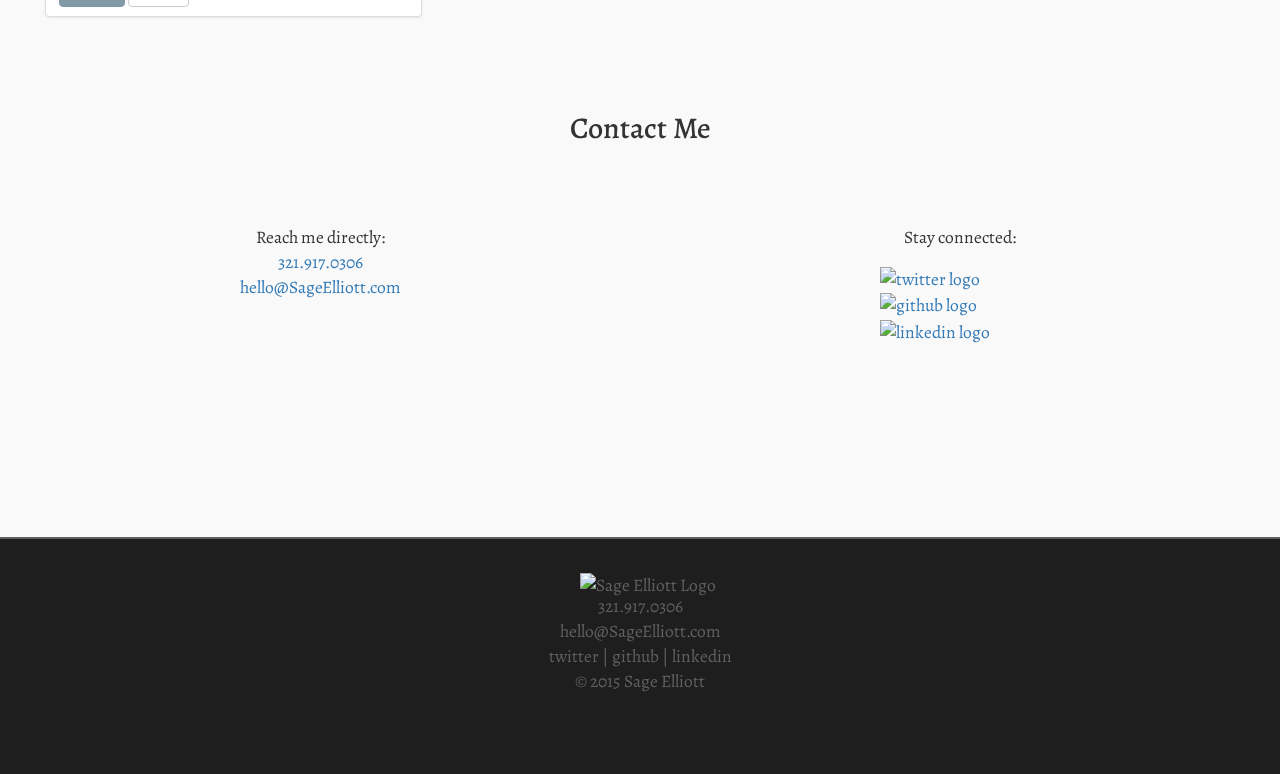
==== commit 19087de6: "Updated bio to refelct linked" ====
--- a/index.html
+++ b/index.html
@@ -76,7 +76,7 @@
                 </div>
                 <div class=" col-md-6">
                     <p class="intro">
-                        <span class="dropcap">H</span>ello, world! I'm a developer with a passion for exploring new technologies, great designs, and petting dogs! My goal is to always be learning something new and contribute back to the world and the amazing developer community. I have a strong interest in web development, data science, dev-ops, and artificial intelligence. If you're doing something awesome and looking for someone to join your team, <a href="#contact">contact</a> me!
+                        <span class="dropcap">H</span>ello, world! I'm a developer with a passion for exploring new technologies, great designs, and connecting people! My goal is to always be learning something new and contribute back to the world and the amazing developer community. I have a strong interest in web development, data science, dev-ops, and artificial intelligence. If you're doing something awesome and looking for someone to join your team, <a href="#contact">contact</a> me!
                     </p>
                 </div>
             </div>
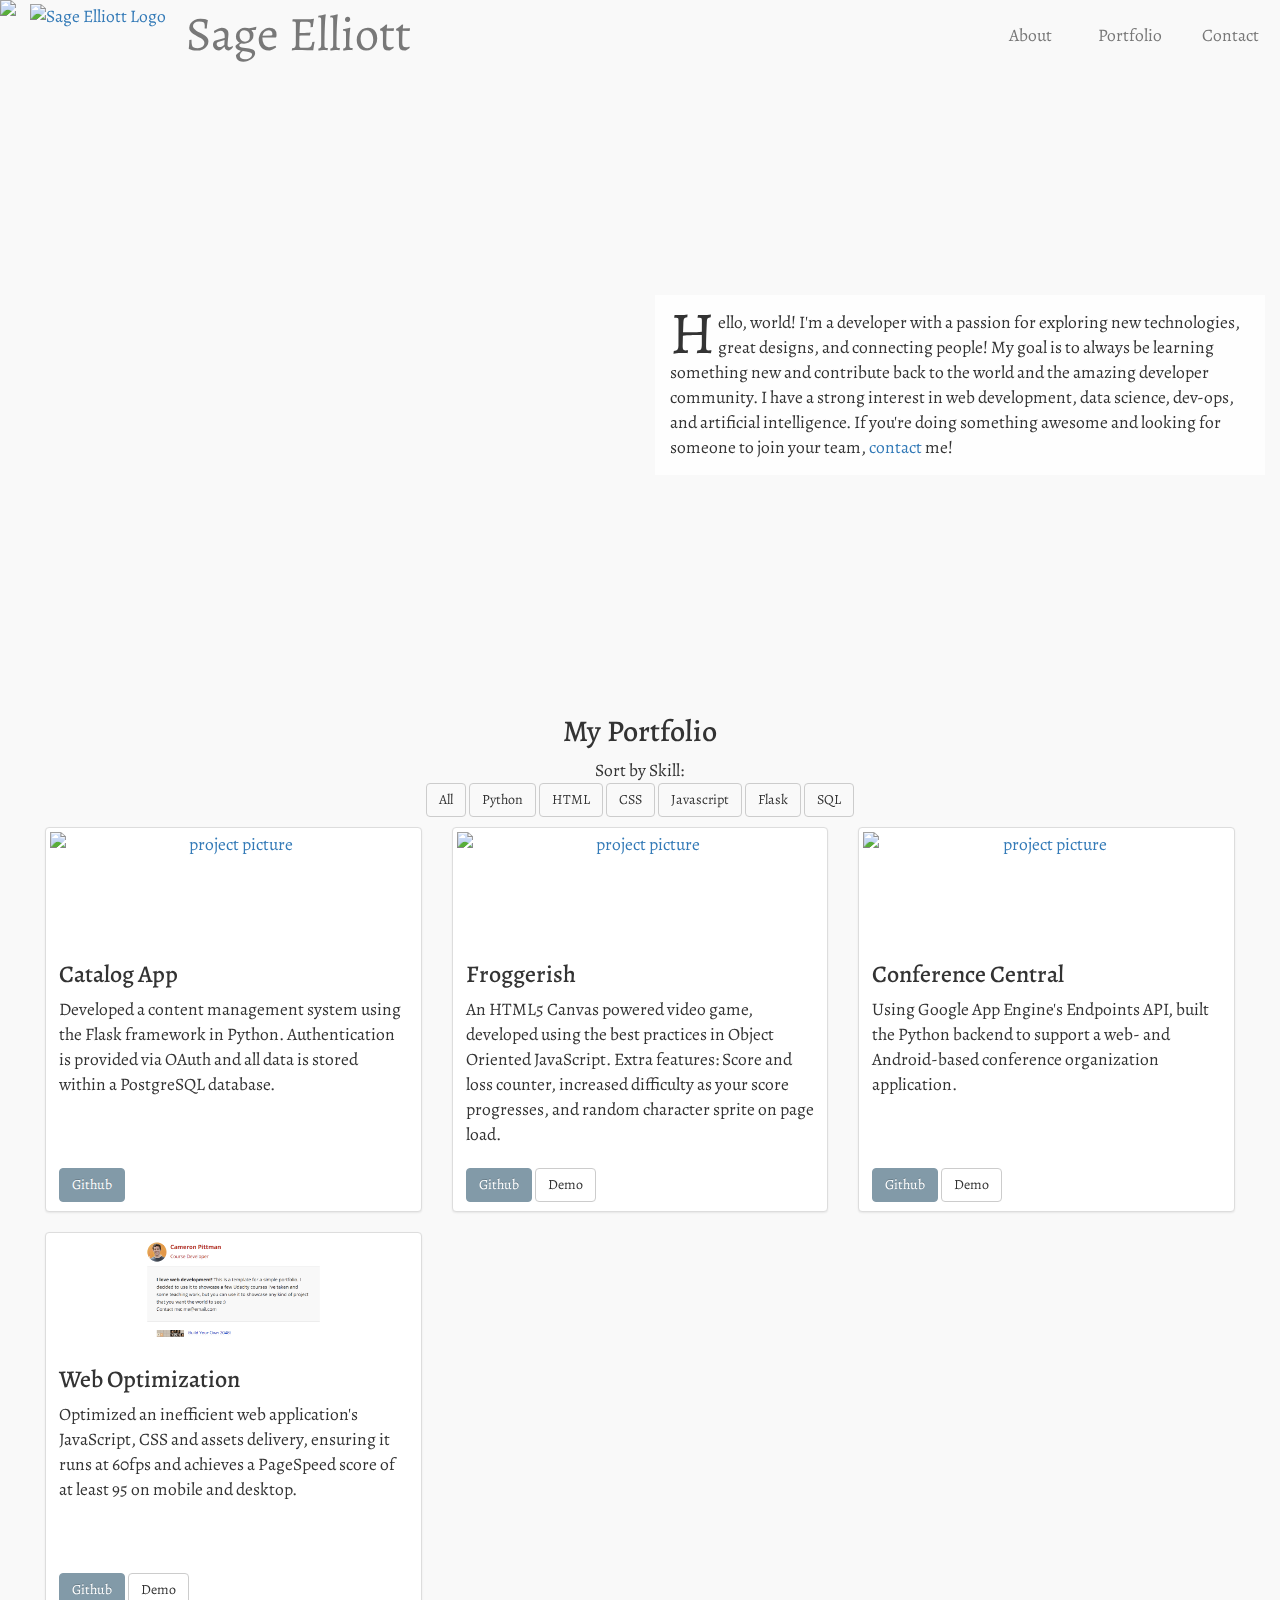
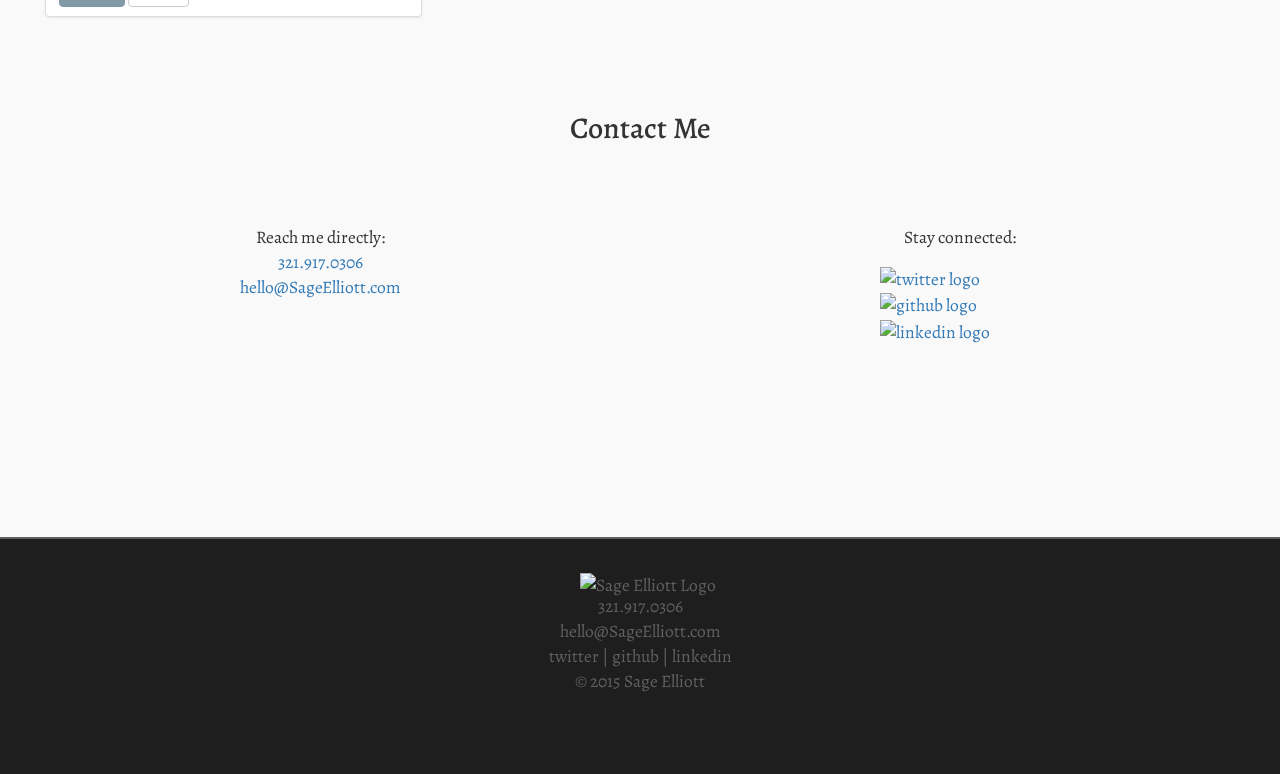
==== commit 294b5ffb: "Remove demo buttons from linux setup and catalog app due to AWS cancelation(Udacity)" ====
--- a/index.html
+++ b/index.html
@@ -123,7 +123,7 @@
                         <div class="btn-wrapper">
                             <p>
                                 <a href="https://github.com/sageio/devpost" class="btn btn-primary" role="button">Github</a>
-                                <a href="http://ec2-52-27-192-5.us-west-2.compute.amazonaws.com/" class="btn btn-default" role="button">Demo</a>
+
                             </p>
                         </div>
                     </div>
@@ -144,7 +144,7 @@
                         <div class="btn-wrapper">
                             <p>
                                 <a href="https://github.com/sageio/linux-server" class="btn btn-primary" role="button">Github</a>
-                                <a href="http://ec2-52-27-192-5.us-west-2.compute.amazonaws.com/" class="btn btn-default" role="button">Demo</a>
+
                             </p>
                         </div>
                     </div>
